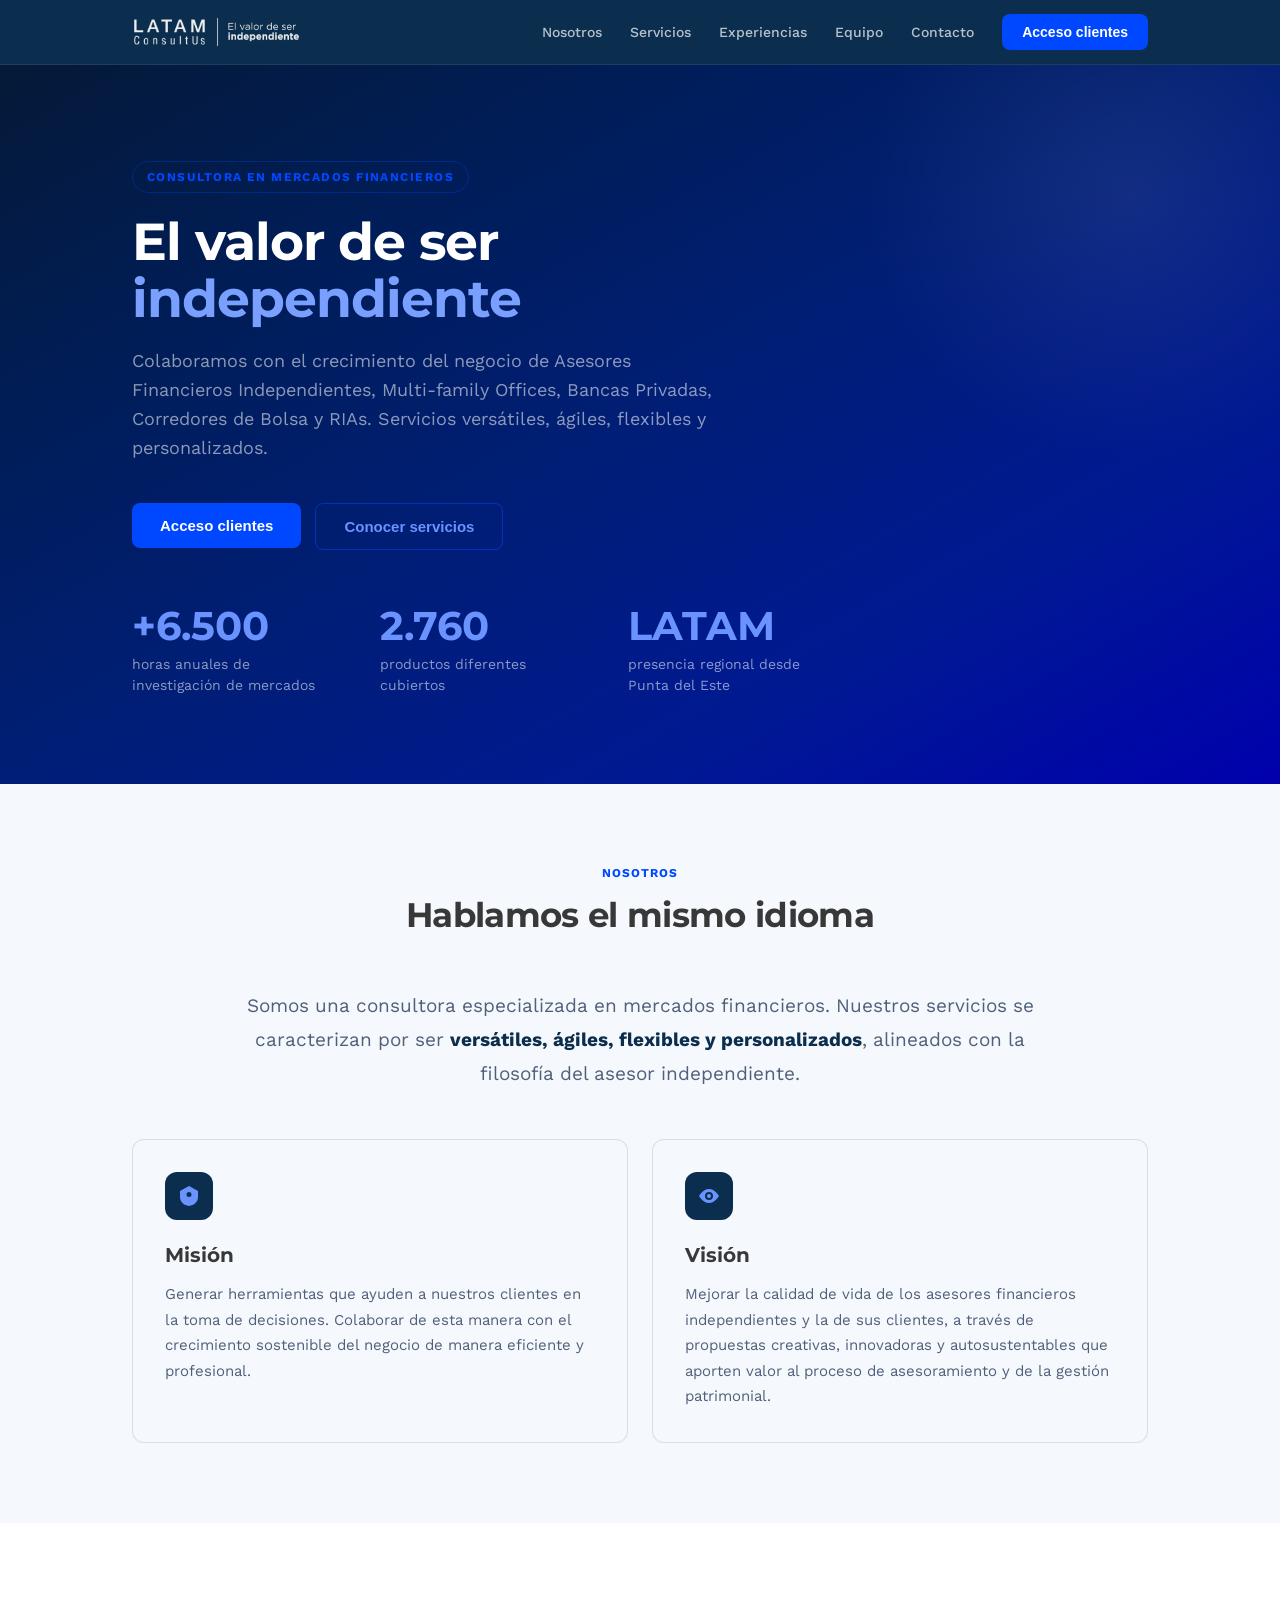
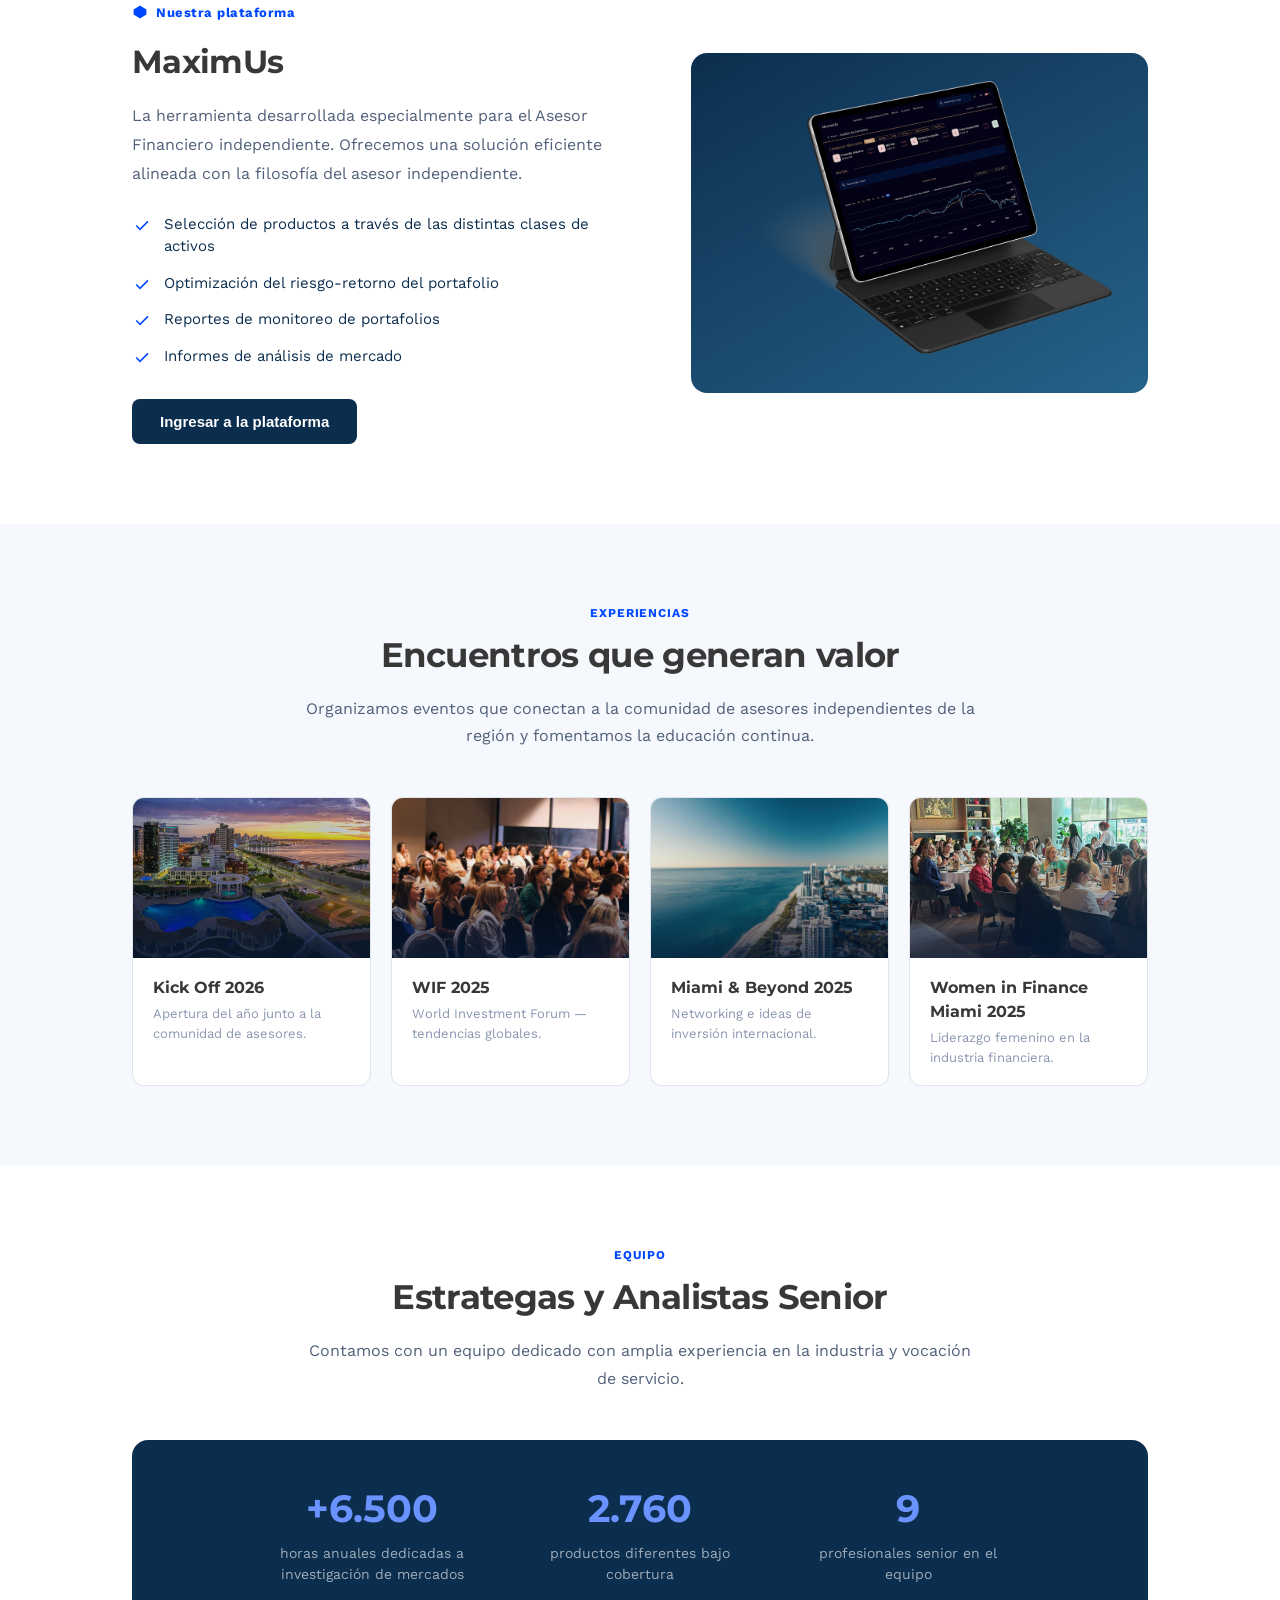
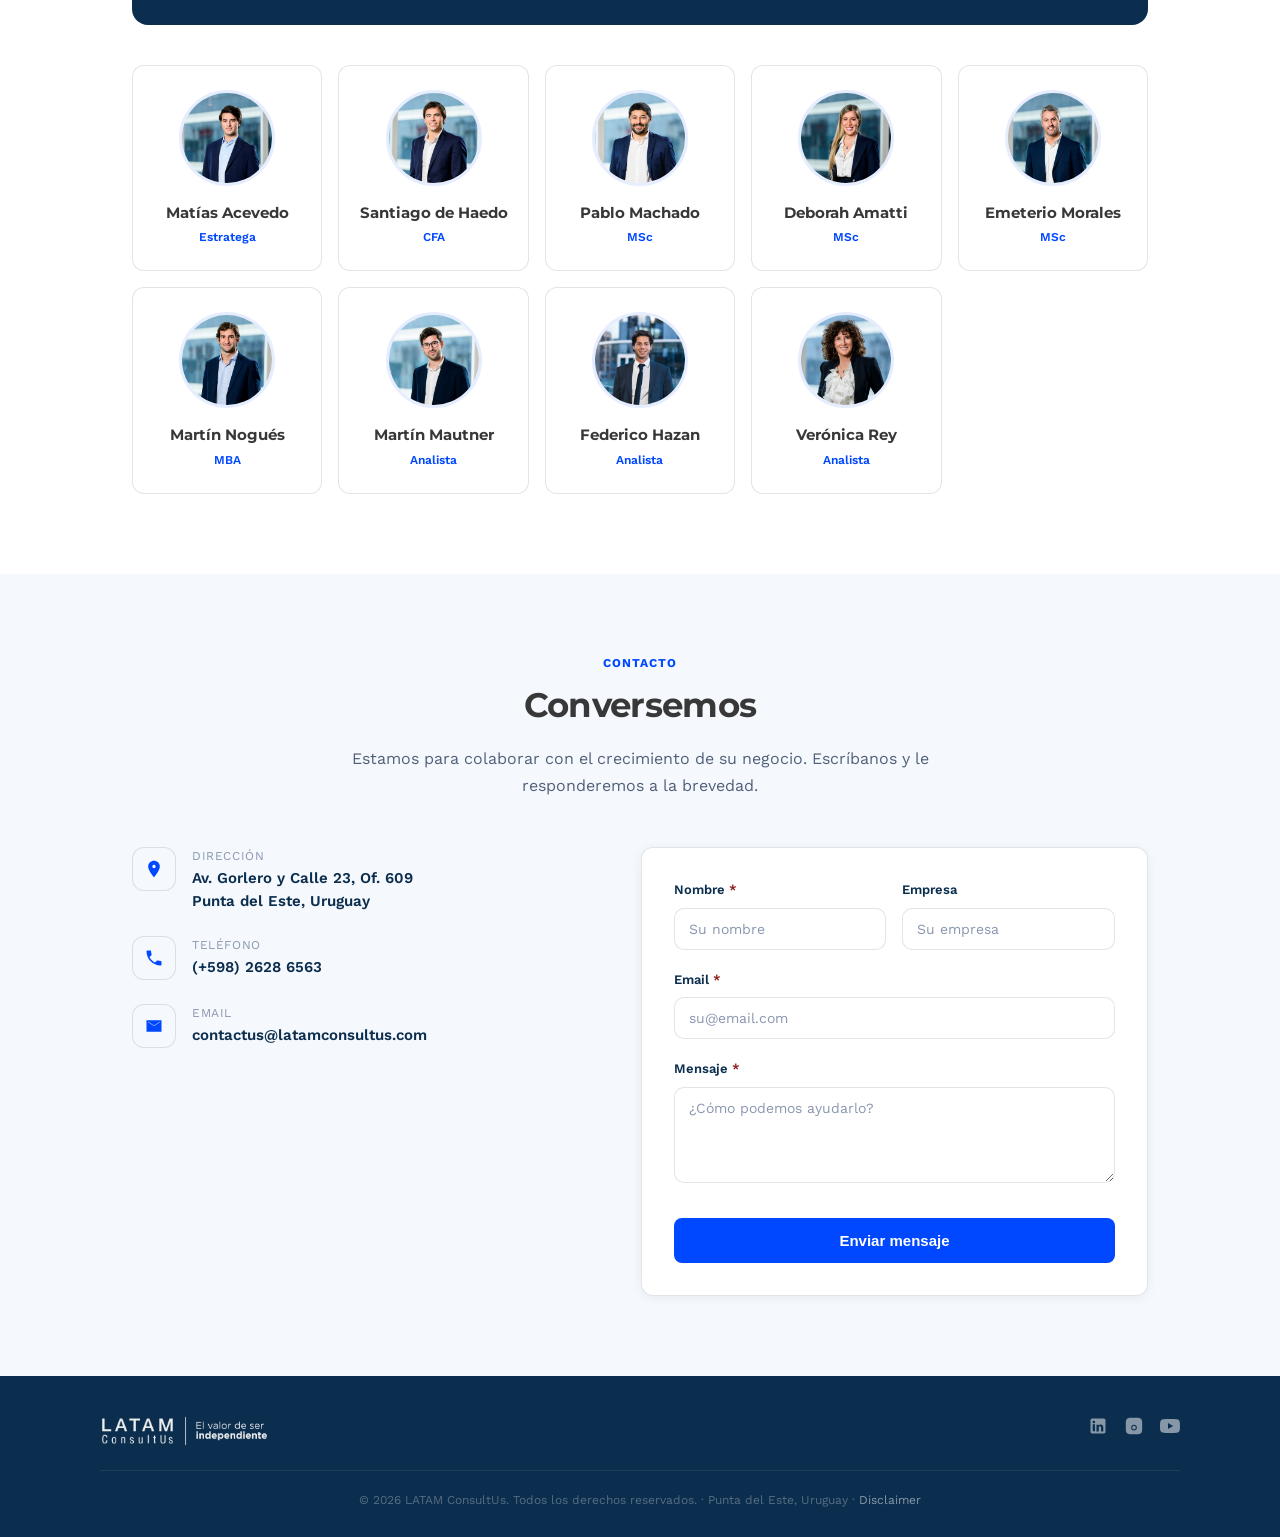
==== index.html @ 4d3f2d94 "Sitio web LATAM ConsultUs: home, ingreso y portal de clientes Home corporativo, página de ingreso y " ====
<!DOCTYPE html>
<html lang="es">
<head>
<meta charset="UTF-8">
<meta name="viewport" content="width=device-width, initial-scale=1.0">
<title>LATAM ConsultUs — El valor de ser independiente</title>
<meta name="description" content="Consultora especializada en mercados financieros. Colaboramos con el crecimiento del negocio de Asesores Financieros Independientes, Multi-family Offices, Bancas Privadas y RIAs.">
<link rel="stylesheet" href="assets/css/styles.css">
</head>
<body>

<!-- TOP NAV -->
<nav class="topnav">
  <div class="topnav-inner" id="navInner">
    <a href="https://www.latamconsultus.com/" class="logo on-dark">
      <img src="assets/img/logo-latam-blanco.png" alt="LATAM ConsultUs — El valor de ser independiente" class="brand-logo">
    </a>
    <ul class="nav-links">
      <li><a href="#nosotros">Nosotros</a></li>
      <li><a href="#servicios">Servicios</a></li>
      <li><a href="#experiencias">Experiencias</a></li>
      <li><a href="#equipo">Equipo</a></li>
      <li><a href="#contacto">Contacto</a></li>
      <li><a href="ingreso.html"><button class="btn btn-gold">Acceso clientes</button></a></li>
    </ul>
    <button class="nav-toggle" id="navToggle" aria-label="Menú"><span></span><span></span><span></span></button>
  </div>
</nav>

<!-- HERO -->
<header class="hero-home">
  <div class="container">
    <span class="hero-eyebrow">Consultora en mercados financieros</span>
    <h1>El valor de ser <span>independiente</span></h1>
    <p class="header-subtitle">Colaboramos con el crecimiento del negocio de Asesores Financieros Independientes, Multi-family Offices, Bancas Privadas, Corredores de Bolsa y RIAs. Servicios versátiles, ágiles, flexibles y personalizados.</p>
    <div class="hero-cta">
      <a href="ingreso.html"><button class="btn btn-gold btn-lg">Acceso clientes</button></a>
      <a href="#servicios"><button class="btn btn-outline btn-lg">Conocer servicios</button></a>
    </div>
    <div class="hero-stats">
      <div class="hero-stat"><div class="num">+6.500</div><div class="lbl">horas anuales de investigación de mercados</div></div>
      <div class="hero-stat"><div class="num">2.760</div><div class="lbl">productos diferentes cubiertos</div></div>
      <div class="hero-stat"><div class="num">LATAM</div><div class="lbl">presencia regional desde Punta del Este</div></div>
    </div>
  </div>
</header>

<!-- NOSOTROS -->
<section class="section" id="nosotros">
  <div class="container">
    <div class="section-head">
      <div class="section-eyebrow">Nosotros</div>
      <h2>Hablamos el mismo idioma</h2>
    </div>
    <p class="intro-text">Somos una consultora especializada en mercados financieros. Nuestros servicios se caracterizan por ser <strong>versátiles, ágiles, flexibles y personalizados</strong>, alineados con la filosofía del asesor independiente.</p>
    <div class="two-col">
      <div class="mv-card">
        <div class="mv-icon"><svg viewBox="0 0 24 24"><path d="M12 2L3 7v6c0 5 3.8 8.3 9 9 5.2-.7 9-4 9-9V7l-9-5zm0 6a2.5 2.5 0 1 1 0 5 2.5 2.5 0 0 1 0-5z"/></svg></div>
        <h3>Misión</h3>
        <p>Generar herramientas que ayuden a nuestros clientes en la toma de decisiones. Colaborar de esta manera con el crecimiento sostenible del negocio de manera eficiente y profesional.</p>
      </div>
      <div class="mv-card">
        <div class="mv-icon"><svg viewBox="0 0 24 24"><path d="M12 5C6 5 2 12 2 12s4 7 10 7 10-7 10-7-4-7-10-7zm0 11a4 4 0 1 1 0-8 4 4 0 0 1 0 8zm0-6a2 2 0 1 0 0 4 2 2 0 0 0 0-4z"/></svg></div>
        <h3>Visión</h3>
        <p>Mejorar la calidad de vida de los asesores financieros independientes y la de sus clientes, a través de propuestas creativas, innovadoras y autosustentables que aporten valor al proceso de asesoramiento y de la gestión patrimonial.</p>
      </div>
    </div>
  </div>
</section>

<!-- SERVICIOS / MAXIMUS -->
<section class="section alt" id="servicios">
  <div class="container">
    <div class="feature">
      <div>
        <div class="feature-badge"><svg viewBox="0 0 20 20" style="width:16px;height:16px;fill:var(--gold)"><path d="M10 2L18 7V13L10 18L2 13V7L10 2Z"/></svg> Nuestra plataforma</div>
        <h2>MaximUs</h2>
        <p>La herramienta desarrollada especialmente para el Asesor Financiero independiente. Ofrecemos una solución eficiente alineada con la filosofía del asesor independiente.</p>
        <ul class="feature-list">
          <li><svg viewBox="0 0 20 20"><path d="M8 13.2L4.8 10l-1.1 1.1L8 15.4l8.5-8.5-1.1-1.1z"/></svg> Selección de productos a través de las distintas clases de activos</li>
          <li><svg viewBox="0 0 20 20"><path d="M8 13.2L4.8 10l-1.1 1.1L8 15.4l8.5-8.5-1.1-1.1z"/></svg> Optimización del riesgo-retorno del portafolio</li>
          <li><svg viewBox="0 0 20 20"><path d="M8 13.2L4.8 10l-1.1 1.1L8 15.4l8.5-8.5-1.1-1.1z"/></svg> Reportes de monitoreo de portafolios</li>
          <li><svg viewBox="0 0 20 20"><path d="M8 13.2L4.8 10l-1.1 1.1L8 15.4l8.5-8.5-1.1-1.1z"/></svg> Informes de análisis de mercado</li>
        </ul>
        <div style="margin-top:32px;">
          <a href="ingreso.html"><button class="btn btn-navy btn-lg">Ingresar a la plataforma</button></a>
        </div>
      </div>
      <div class="feature-visual">
        <img src="assets/img/maximus.png" alt="Plataforma MaximUs" loading="lazy">
      </div>
    </div>
  </div>
</section>

<!-- EXPERIENCIAS -->
<section class="section" id="experiencias">
  <div class="container">
    <div class="section-head">
      <div class="section-eyebrow">Experiencias</div>
      <h2>Encuentros que generan valor</h2>
      <p>Organizamos eventos que conectan a la comunidad de asesores independientes de la región y fomentamos la educación continua.</p>
    </div>
    <div class="exp-grid">
      <div class="exp-card">
        <div class="exp-img" style="background-image:url('assets/img/KO26_home.jpg')"></div>
        <div class="exp-body"><h4>Kick Off 2026</h4><p>Apertura del año junto a la comunidad de asesores.</p></div>
      </div>
      <div class="exp-card">
        <div class="exp-img" style="background-image:url('assets/img/WIF2024.jpg')"></div>
        <div class="exp-body"><h4>WIF 2025</h4><p>World Investment Forum — tendencias globales.</p></div>
      </div>
      <div class="exp-card">
        <div class="exp-img" style="background-image:url('assets/img/miamibeyond25.jpg')"></div>
        <div class="exp-body"><h4>Miami &amp; Beyond 2025</h4><p>Networking e ideas de inversión internacional.</p></div>
      </div>
      <div class="exp-card">
        <div class="exp-img" style="background-image:url('assets/img/wif_miami.jpg')"></div>
        <div class="exp-body"><h4>Women in Finance Miami 2025</h4><p>Liderazgo femenino en la industria financiera.</p></div>
      </div>
    </div>
  </div>
</section>

<!-- EQUIPO -->
<section class="section alt" id="equipo">
  <div class="container">
    <div class="section-head">
      <div class="section-eyebrow">Equipo</div>
      <h2>Estrategas y Analistas Senior</h2>
      <p>Contamos con un equipo dedicado con amplia experiencia en la industria y vocación de servicio.</p>
    </div>
    <div class="team-banner">
      <div class="tb-stat"><div class="num">+6.500</div><div class="lbl">horas anuales dedicadas a investigación de mercados</div></div>
      <div class="tb-stat"><div class="num">2.760</div><div class="lbl">productos diferentes bajo cobertura</div></div>
      <div class="tb-stat"><div class="num">9</div><div class="lbl">profesionales senior en el equipo</div></div>
    </div>
    <div class="team-grid">
      <div class="member"><div class="m-avatar"><img src="assets/img/Matias_Acevedo.jpg" alt="Matías Acevedo" loading="lazy"></div><div class="m-name">Matías Acevedo</div><div class="m-role">Estratega</div></div>
      <div class="member"><div class="m-avatar"><img src="assets/img/Santiago_de_Haedo.jpg" alt="Santiago de Haedo" loading="lazy"></div><div class="m-name">Santiago de Haedo</div><div class="m-role">CFA</div></div>
      <div class="member"><div class="m-avatar"><img src="assets/img/Pablo_Machado.jpg" alt="Pablo Machado" loading="lazy"></div><div class="m-name">Pablo Machado</div><div class="m-role">MSc</div></div>
      <div class="member"><div class="m-avatar"><img src="assets/img/Deborah_Amatti.jpg" alt="Deborah Amatti" loading="lazy"></div><div class="m-name">Deborah Amatti</div><div class="m-role">MSc</div></div>
      <div class="member"><div class="m-avatar"><img src="assets/img/Emeterio_Morales.jpg" alt="Emeterio Morales" loading="lazy"></div><div class="m-name">Emeterio Morales</div><div class="m-role">MSc</div></div>
      <div class="member"><div class="m-avatar"><img src="assets/img/Martin_Nogues.jpg" alt="Martín Nogués" loading="lazy"></div><div class="m-name">Martín Nogués</div><div class="m-role">MBA</div></div>
      <div class="member"><div class="m-avatar"><img src="assets/img/Martin_Mautner.jpg" alt="Martín Mautner" loading="lazy"></div><div class="m-name">Martín Mautner</div><div class="m-role">Analista</div></div>
      <div class="member"><div class="m-avatar"><img src="assets/img/Federico_Hazan.jpg" alt="Federico Hazan" loading="lazy"></div><div class="m-name">Federico Hazan</div><div class="m-role">Analista</div></div>
      <div class="member"><div class="m-avatar"><img src="assets/img/Veronica_Rey.jpg" alt="Verónica Rey" loading="lazy"></div><div class="m-name">Verónica Rey</div><div class="m-role">Analista</div></div>
    </div>
  </div>
</section>

<!-- CONTACTO -->
<section class="section" id="contacto">
  <div class="container">
    <div class="section-head">
      <div class="section-eyebrow">Contacto</div>
      <h2>Conversemos</h2>
      <p>Estamos para colaborar con el crecimiento de su negocio. Escríbanos y le responderemos a la brevedad.</p>
    </div>
    <div class="contact-grid">
      <div class="contact-info">
        <div class="contact-row">
          <div class="ci-icon"><svg viewBox="0 0 24 24"><path d="M12 2C8 2 5 5 5 9c0 5 7 13 7 13s7-8 7-13c0-4-3-7-7-7zm0 9a2 2 0 1 1 0-4 2 2 0 0 1 0 4z"/></svg></div>
          <div><div class="ci-label">Dirección</div><div class="ci-value">Av. Gorlero y Calle 23, Of. 609<br>Punta del Este, Uruguay</div></div>
        </div>
        <div class="contact-row">
          <div class="ci-icon"><svg viewBox="0 0 24 24"><path d="M6.6 10.8c1.4 2.8 3.8 5.1 6.6 6.6l2.2-2.2c.3-.3.7-.4 1-.2 1.1.4 2.3.6 3.6.6.6 0 1 .4 1 1V20c0 .6-.4 1-1 1C10.6 21 3 13.4 3 4c0-.6.4-1 1-1h3.5c.6 0 1 .4 1 1 0 1.2.2 2.4.6 3.6.1.4 0 .8-.2 1z"/></svg></div>
          <div><div class="ci-label">Teléfono</div><div class="ci-value">(+598) 2628 6563</div></div>
        </div>
        <div class="contact-row">
          <div class="ci-icon"><svg viewBox="0 0 24 24"><path d="M3 5h18v14H3zm2 2v.5l7 4.5 7-4.5V7l-7 4.5z"/></svg></div>
          <div><div class="ci-label">Email</div><div class="ci-value">contactus@latamconsultus.com</div></div>
        </div>
      </div>
      <div class="contact-card">
        <div class="alert alert-success" id="contactAlert">Gracias por su mensaje. Le responderemos a la brevedad.</div>
        <form id="contactForm" novalidate>
          <div class="field-row">
            <div class="field"><label for="c-nombre">Nombre <span class="req">*</span></label><input type="text" id="c-nombre" placeholder="Su nombre"></div>
            <div class="field"><label for="c-empresa">Empresa</label><input type="text" id="c-empresa" placeholder="Su empresa"></div>
          </div>
          <div class="field"><label for="c-email">Email <span class="req">*</span></label><input type="email" id="c-email" placeholder="su@email.com"></div>
          <div class="field"><label for="c-mensaje">Mensaje <span class="req">*</span></label><textarea id="c-mensaje" placeholder="¿Cómo podemos ayudarlo?"></textarea></div>
          <div class="form-actions"><button type="submit" class="btn btn-gold btn-block btn-lg">Enviar mensaje</button></div>
        </form>
      </div>
    </div>
  </div>
</section>

<!-- FOOTER -->
<footer>
  <div class="footer-inner">
    <a href="https://www.latamconsultus.com/" class="logo on-dark">
      <img src="assets/img/logo-latam-blanco.png" alt="LATAM ConsultUs — El valor de ser independiente" class="brand-logo">
    </a>
    <div class="footer-social">
      <a href="#" aria-label="LinkedIn"><svg viewBox="0 0 24 24"><path d="M19 3a2 2 0 0 1 2 2v14a2 2 0 0 1-2 2H5a2 2 0 0 1-2-2V5a2 2 0 0 1 2-2h14zM8.34 18.34V9.99H5.67v8.35h2.67zM7 8.8a1.55 1.55 0 1 0 0-3.1 1.55 1.55 0 0 0 0 3.1zm11.34 9.54v-4.58c0-2.45-1.3-3.59-3.05-3.59-1.41 0-2.04.78-2.39 1.32v-1.13h-2.67c.04.75 0 8.35 0 8.35h2.67v-4.66c0-.24.02-.48.09-.65.19-.48.63-.97 1.36-.97.96 0 1.35.73 1.35 1.8v4.48h2.64z"/></svg></a>
      <a href="#" aria-label="Instagram"><svg viewBox="0 0 24 24"><path d="M12 2.16c3.2 0 3.58.01 4.85.07 1.17.05 1.8.25 2.23.41.56.22.96.48 1.38.9.42.42.68.82.9 1.38.16.42.36 1.06.41 2.23.06 1.27.07 1.65.07 4.85s-.01 3.58-.07 4.85c-.05 1.17-.25 1.8-.41 2.23-.22.56-.48.96-.9 1.38-.42.42-.82.68-1.38.9-.42.16-1.06.36-2.23.41-1.27.06-1.65.07-4.85.07s-3.58-.01-4.85-.07c-1.17-.05-1.8-.25-2.23-.41a3.7 3.7 0 0 1-1.38-.9 3.7 3.7 0 0 1-.9-1.38c-.16-.42-.36-1.06-.41-2.23C2.17 15.58 2.16 15.2 2.16 12s.01-3.58.07-4.85c.05-1.17.25-1.8.41-2.23.22-.56.48-.96.9-1.38.42-.42.82-.68 1.38-.9.42-.16 1.06-.36 2.23-.41C8.42 2.17 8.8 2.16 12 2.16zm0 8.48a3.34 3.34 0 1 0 0 6.68 3.34 3.34 0 0 0 0-6.68zm0 5.5a2.16 2.16 0 1 1 0-4.32 2.16 2.16 0 0 1 0 4.32zM18.54 6.66a1.2 1.2 0 1 1-2.4 0 1.2 1.2 0 0 1 2.4 0z"/></svg></a>
      <a href="#" aria-label="YouTube"><svg viewBox="0 0 24 24"><path d="M23.5 6.2a3 3 0 0 0-2.1-2.1C19.5 3.5 12 3.5 12 3.5s-7.5 0-9.4.6A3 3 0 0 0 .5 6.2C0 8.1 0 12 0 12s0 3.9.5 5.8a3 3 0 0 0 2.1 2.1c1.9.6 9.4.6 9.4.6s7.5 0 9.4-.6a3 3 0 0 0 2.1-2.1c.5-1.9.5-5.8.5-5.8s0-3.9-.5-5.8zM9.6 15.6V8.4l6.2 3.6-6.2 3.6z"/></svg></a>
    </div>
  </div>
  <div class="footer-bottom">© 2026 LATAM ConsultUs. Todos los derechos reservados. · Punta del Este, Uruguay · <a href="#" style="color:rgba(255,255,255,0.5)">Disclaimer</a></div>
</footer>

<script src="assets/js/main.js"></script>
</body>
</html>
---- assets/css/styles.css ----
/* ============================================================
   LATAM ConsultUs — Portal de Clientes
   Hoja de estilos compartida
   ============================================================ */

@import url('https://fonts.googleapis.com/css2?family=Montserrat:wght@500;600;700;800&family=Work+Sans:wght@400;500;600;700&display=swap');

:root {
  --navy: #0C2E4E;        /* primary */
  --navy-mid: #0A2742;
  --navy-light: #266289;  /* secondary steel-blue */
  --navy-dark: #001E3B;
  --gold: #0048FF;        /* accent (electric blue) */
  --gold-light: #6B93FF;
  --gold-deep: #0038CC;
  --bronze: #C1976B;      /* secondary brand accent */
  --white: #FFFFFF;
  --off-white: #F5F8FC;
  --text-primary: #0C2E4E;
  --text-body: #383838;
  --text-secondary: #51607A;
  --text-muted: #8A96B0;
  --border: rgba(12, 46, 78, 0.12);
  --green: #17852C;
  --green-bg: #E7F6EA;
  --blue: #0048FF;
  --blue-soft: #266289;
  --blue-bg: #E6EDFF;
  --amber: #96600A;
  --amber-bg: #FEF3E2;
  --red: #8B1A1A;
  --red-bg: #FDEAEA;
  --shadow-sm: 0 2px 12px rgba(12, 46, 78, 0.06);
  --shadow-md: 0 8px 28px rgba(12, 46, 78, 0.12);
  --radius: 12px;
}

* { box-sizing: border-box; margin: 0; padding: 0; }

html { scroll-behavior: smooth; }

body {
  font-family: 'Work Sans', 'Segoe UI', system-ui, -apple-system, sans-serif;
  background: var(--off-white);
  color: var(--text-body);
  min-height: 100vh;
  line-height: 1.5;
}

h1, h2, h3, h4, .logo-text, .section-title, .phase-title, .card-title,
.feature h2, .mv-card h3, .member .m-name, .stat-item .num, .hero-stat .num,
.team-banner .tb-stat .num, .svc-card h4 {
  font-family: 'Montserrat', 'Segoe UI', system-ui, sans-serif;
}

a { color: inherit; text-decoration: none; }

/* ============================================================
   BRAND / LOGO
   ============================================================ */
.logo {
  display: flex;
  align-items: center;
  gap: 12px;
}
.brand-logo { height: 30px; width: auto; display: block; }
.sidebar .brand-logo { height: 26px; }
.login-aside .brand-logo { height: 40px; }
footer .brand-logo { height: 30px; }
@media (max-width: 600px) { .brand-logo { height: 26px; } }

/* ============================================================
   TOP NAVIGATION (sticky)
   ============================================================ */
.topnav {
  position: sticky;
  top: 0;
  z-index: 50;
  background: var(--navy);
  border-bottom: 1px solid rgba(255, 255, 255, 0.08);
}
.topnav-inner {
  max-width: 1080px;
  margin: 0 auto;
  padding: 14px 32px;
  display: flex;
  align-items: center;
  justify-content: space-between;
  gap: 24px;
}
.nav-links {
  display: flex;
  align-items: center;
  gap: 28px;
  list-style: none;
}
.nav-links a {
  color: rgba(255, 255, 255, 0.7);
  font-size: 14px;
  font-weight: 500;
  transition: color 0.2s;
}
.nav-links a:hover, .nav-links a.active { color: var(--gold-light); }

.btn {
  display: inline-flex;
  align-items: center;
  justify-content: center;
  gap: 8px;
  font-size: 14px;
  font-weight: 600;
  padding: 10px 20px;
  border-radius: 8px;
  border: none;
  cursor: pointer;
  transition: background 0.2s, transform 0.1s, box-shadow 0.2s, color 0.2s;
  white-space: nowrap;
}
.btn-gold { background: var(--gold); color: var(--white); }
.btn-gold:hover { background: var(--gold-deep); }
.btn-outline {
  background: transparent;
  color: var(--gold-light);
  border: 1px solid rgba(0, 72, 255, 0.5);
}
.btn-outline:hover { background: rgba(0, 72, 255, 0.1); }
.btn-navy { background: var(--navy); color: var(--white); }
.btn-navy:hover { background: var(--navy-light); }
.btn-block { width: 100%; }
.btn-lg { padding: 14px 28px; font-size: 15px; }
.btn:active { transform: translateY(1px); }

.nav-toggle {
  display: none;
  background: none;
  border: none;
  cursor: pointer;
  padding: 6px;
}
.nav-toggle span {
  display: block;
  width: 22px; height: 2px;
  background: var(--white);
  margin: 4px 0;
  border-radius: 2px;
}

/* ============================================================
   HEADER (hero)
   ============================================================ */
header.hero {
  background: var(--navy);
  padding: 56px 0 48px;
  position: relative;
  overflow: hidden;
}
header.hero::before {
  content: '';
  position: absolute;
  top: -60px; right: -60px;
  width: 300px; height: 300px;
  border-radius: 50%;
  background: rgba(0, 72, 255, 0.06);
}
header.hero::after {
  content: '';
  position: absolute;
  bottom: -80px; left: 10%;
  width: 400px; height: 400px;
  border-radius: 50%;
  background: rgba(0, 72, 255, 0.04);
}
.header-inner {
  max-width: 900px;
  margin: 0 auto;
  padding: 0 32px;
  position: relative;
  z-index: 1;
}
h1 {
  color: var(--white);
  font-size: 36px;
  font-weight: 700;
  line-height: 1.2;
  margin-bottom: 12px;
  letter-spacing: -0.02em;
}
h1 span { color: var(--gold-light); }
.header-subtitle {
  color: rgba(255, 255, 255, 0.55);
  font-size: 16px;
  line-height: 1.6;
  max-width: 560px;
  margin-bottom: 40px;
}

.stats-row { display: flex; gap: 24px; }
.stat-item {
  background: rgba(255, 255, 255, 0.06);
  border: 1px solid rgba(255, 255, 255, 0.1);
  border-radius: var(--radius);
  padding: 16px 24px;
  text-align: center;
  min-width: 120px;
}
.stat-item .num { font-size: 28px; font-weight: 700; color: var(--gold-light); line-height: 1; }
.stat-item .lbl { font-size: 12px; color: rgba(255, 255, 255, 0.45); margin-top: 4px; }

/* ============================================================
   MAIN
   ============================================================ */
main { max-width: 900px; margin: 0 auto; padding: 48px 32px 80px; }

.section-eyebrow {
  font-size: 12px;
  font-weight: 700;
  letter-spacing: 0.08em;
  text-transform: uppercase;
  color: var(--gold);
  margin-bottom: 8px;
}
.section-title { font-size: 24px; font-weight: 700; margin-bottom: 8px; }
.section-lead { color: var(--text-secondary); font-size: 15px; max-width: 620px; margin-bottom: 32px; }

/* ============================================================
   PHASES (home — automation plan)
   ============================================================ */
.phase { margin-bottom: 48px; }
.phase-header { display: flex; align-items: center; gap: 14px; margin-bottom: 20px; }
.phase-dot { width: 10px; height: 10px; border-radius: 50%; flex-shrink: 0; }
.p1 .phase-dot { background: var(--green); }
.p2 .phase-dot { background: var(--blue); }
.p3 .phase-dot { background: var(--amber); }
.p4 .phase-dot { background: var(--red); }
.phase-badge {
  font-size: 11px; font-weight: 600; padding: 3px 10px; border-radius: 20px;
  letter-spacing: 0.04em; text-transform: uppercase;
}
.p1 .phase-badge { background: var(--green-bg); color: var(--green); }
.p2 .phase-badge { background: var(--blue-bg); color: var(--blue); }
.p3 .phase-badge { background: var(--amber-bg); color: var(--amber); }
.p4 .phase-badge { background: var(--red-bg); color: var(--red); }
.phase-title { font-size: 18px; font-weight: 600; color: var(--text-primary); }
.phase-divider { flex: 1; height: 1px; background: var(--border); }

.tasks { display: flex; flex-direction: column; gap: 8px; }
.task {
  display: flex; align-items: center; justify-content: space-between; gap: 16px;
  background: var(--white); border: 1px solid var(--border); border-radius: var(--radius);
  padding: 14px 18px; transition: border-color 0.2s, box-shadow 0.2s;
}
.task:hover { border-color: rgba(11, 27, 56, 0.2); box-shadow: var(--shadow-sm); }
.task-info { min-width: 0; }
.task-name { font-size: 14px; font-weight: 600; color: var(--text-primary); }
.task-desc { font-size: 12px; color: var(--text-muted); margin-top: 3px; }

.auto-badge {
  font-size: 11px; font-weight: 600; padding: 3px 10px; border-radius: 20px;
  white-space: nowrap; flex-shrink: 0;
}
.auto-100 { background: var(--green-bg); color: var(--green); }
.auto-alto { background: var(--blue-bg); color: var(--blue); }
.auto-parcial { background: var(--amber-bg); color: var(--amber); }

.note {
  margin-top: 12px; padding: 10px 14px; background: var(--blue-bg);
  border-left: 3px solid var(--blue); border-radius: 0 8px 8px 0;
  font-size: 12px; color: var(--blue); line-height: 1.6;
}

.legend {
  display: flex; gap: 20px; margin-bottom: 40px; padding: 16px 20px;
  background: var(--white); border: 1px solid var(--border); border-radius: var(--radius);
  flex-wrap: wrap;
}
.legend-item { display: flex; align-items: center; gap: 8px; font-size: 12px; color: var(--text-secondary); }
.legend-badge { font-size: 11px; font-weight: 600; padding: 2px 8px; border-radius: 20px; }

/* ============================================================
   LANDING — secciones corporativas
   ============================================================ */
.container { max-width: 1080px; margin: 0 auto; padding: 0 32px; }

.hero-home {
  background: linear-gradient(to right bottom, #051937, #001d57, #001e76, #001993, #0000ad);
  padding: 96px 0 88px;
  position: relative;
  overflow: hidden;
}
.hero-home::after {
  content: '';
  position: absolute;
  top: -140px; right: -120px;
  width: 540px; height: 540px;
  border-radius: 50%;
  background: radial-gradient(circle, rgba(255,255,255,0.07), transparent 70%);
}
.hero-home h1 span { color: #7AA0FF; }
.hero-eyebrow { color: #7AA0FF; }
.hero-home .container { position: relative; z-index: 1; }
.hero-eyebrow {
  display: inline-block; font-size: 12px; font-weight: 700; letter-spacing: 0.12em;
  text-transform: uppercase; color: var(--gold); margin-bottom: 20px;
  padding: 6px 14px; border: 1px solid rgba(0, 72, 255,0.3); border-radius: 20px;
}
.hero-home h1 { font-size: 52px; line-height: 1.1; max-width: 760px; }
.hero-home .header-subtitle { font-size: 18px; margin-top: 20px; max-width: 600px; }
.hero-cta { display: flex; gap: 14px; margin-top: 36px; flex-wrap: wrap; }
.hero-stats { display: flex; gap: 48px; margin-top: 56px; flex-wrap: wrap; }
.hero-stat .num { font-size: 40px; font-weight: 700; color: var(--gold-light); line-height: 1; }
.hero-stat .lbl { font-size: 14px; color: rgba(255,255,255,0.55); margin-top: 8px; max-width: 200px; }

.section { padding: 80px 0; }
.section.alt { background: var(--white); }
.section-head { text-align: center; max-width: 680px; margin: 0 auto 48px; }
.section-head .section-eyebrow { text-align: center; }
.section-head h2 { font-size: 34px; font-weight: 700; letter-spacing: -0.02em; margin-bottom: 14px; }
.section-head p { color: var(--text-secondary); font-size: 16px; line-height: 1.7; }
.tagline-quote {
  text-align: center; font-size: 22px; font-weight: 600; color: var(--navy);
  font-style: italic; margin: 8px auto 0; max-width: 640px;
}

.intro-text {
  font-size: 19px; line-height: 1.8; color: var(--text-secondary);
  max-width: 820px; margin: 0 auto 48px; text-align: center;
}
.intro-text strong { color: var(--text-primary); }

.two-col { display: grid; grid-template-columns: 1fr 1fr; gap: 24px; }
.mv-card {
  background: var(--off-white); border: 1px solid var(--border);
  border-radius: var(--radius); padding: 32px;
}
.section.alt .mv-card { background: var(--off-white); }
.mv-card .mv-icon {
  width: 48px; height: 48px; border-radius: 12px; background: var(--navy);
  display: flex; align-items: center; justify-content: center; margin-bottom: 20px;
}
.mv-card .mv-icon svg { width: 24px; height: 24px; fill: var(--gold-light); }
.mv-card h3 { font-size: 20px; font-weight: 700; margin-bottom: 12px; }
.mv-card p { color: var(--text-secondary); font-size: 15px; line-height: 1.7; }

/* MaximUs feature */
.feature {
  display: grid; grid-template-columns: 1.1fr 1fr; gap: 56px; align-items: center;
}
.feature-badge {
  display: inline-flex; align-items: center; gap: 8px; font-size: 13px; font-weight: 700;
  color: var(--gold); letter-spacing: 0.04em; margin-bottom: 16px;
}
.feature h2 { font-size: 32px; font-weight: 700; margin-bottom: 16px; letter-spacing: -0.02em; }
.feature p { color: var(--text-secondary); font-size: 16px; line-height: 1.8; margin-bottom: 24px; }
.feature-list { list-style: none; display: flex; flex-direction: column; gap: 14px; }
.feature-list li { display: flex; align-items: flex-start; gap: 12px; font-size: 15px; color: var(--text-primary); }
.feature-list svg { width: 20px; height: 20px; fill: var(--gold); flex-shrink: 0; margin-top: 2px; }
.feature-visual {
  background: linear-gradient(150deg, var(--navy) 0%, var(--navy-light) 100%);
  border-radius: 16px; padding: 28px; min-height: 320px;
  display: flex; align-items: center; justify-content: center;
  position: relative; overflow: hidden;
}
.feature-visual img { width: 100%; height: auto; border-radius: 8px; display: block; }

/* Experiencias */
.exp-grid { display: grid; grid-template-columns: repeat(auto-fit, minmax(220px, 1fr)); gap: 20px; }
.exp-card {
  border-radius: var(--radius); overflow: hidden; border: 1px solid var(--border);
  background: var(--white); transition: transform 0.2s, box-shadow 0.2s;
}
.exp-card:hover { transform: translateY(-4px); box-shadow: var(--shadow-md); }
.exp-card .exp-img {
  height: 160px; background: linear-gradient(135deg, var(--navy) 0%, var(--navy-light) 100%);
  background-size: cover; background-position: center;
  display: flex; align-items: flex-end; position: relative;
}
.exp-card .exp-img::after {
  content: ''; position: absolute; inset: 0;
  background: linear-gradient(to top, rgba(5,25,55,0.75), rgba(5,25,55,0.05) 60%);
}
.exp-card .exp-body { padding: 18px 20px; }
.exp-card .exp-body h4 { font-size: 16px; font-weight: 700; margin-bottom: 4px; }
.exp-card .exp-body p { font-size: 13px; color: var(--text-muted); }

/* Equipo */
.team-banner {
  background: var(--navy); border-radius: 16px; padding: 40px 48px; margin-bottom: 40px;
  display: flex; gap: 48px; align-items: center; flex-wrap: wrap; justify-content: center; text-align: center;
}
.team-banner .tb-stat .num { font-size: 38px; font-weight: 700; color: var(--gold-light); }
.team-banner .tb-stat .lbl { color: rgba(255,255,255,0.6); font-size: 14px; margin-top: 6px; max-width: 220px; }
.team-grid { display: grid; grid-template-columns: repeat(auto-fill, minmax(180px, 1fr)); gap: 16px; }
.member {
  background: var(--white); border: 1px solid var(--border); border-radius: var(--radius);
  padding: 24px 20px; text-align: center; transition: border-color 0.2s, box-shadow 0.2s;
}
.member:hover { border-color: var(--gold); box-shadow: var(--shadow-sm); }
.member .m-avatar {
  width: 96px; height: 96px; border-radius: 50%; margin: 0 auto 16px;
  background: var(--off-white); color: var(--navy); border: 3px solid var(--blue-bg);
  display: flex; align-items: center; justify-content: center; font-size: 22px; font-weight: 700;
  overflow: hidden;
}
.member .m-avatar img { width: 100%; height: 100%; object-fit: cover; object-position: center top; }
.member .m-name { font-size: 15px; font-weight: 700; }
.member .m-role { font-size: 12px; color: var(--gold); font-weight: 600; margin-top: 4px; }

/* Contacto */
.contact-grid { display: grid; grid-template-columns: 1fr 1.1fr; gap: 48px; align-items: start; }
.contact-info { display: flex; flex-direction: column; gap: 24px; }
.contact-row { display: flex; gap: 16px; align-items: flex-start; }
.contact-row .ci-icon {
  width: 44px; height: 44px; border-radius: 12px; background: var(--off-white);
  border: 1px solid var(--border); display: flex; align-items: center; justify-content: center; flex-shrink: 0;
}
.contact-row .ci-icon svg { width: 20px; height: 20px; fill: var(--gold); }
.contact-row .ci-label { font-size: 12px; color: var(--text-muted); text-transform: uppercase; letter-spacing: 0.05em; }
.contact-row .ci-value { font-size: 15px; font-weight: 600; color: var(--text-primary); margin-top: 2px; }
.contact-card { background: var(--white); border: 1px solid var(--border); border-radius: var(--radius); padding: 32px; box-shadow: var(--shadow-sm); }

/* ============================================================
   FOOTER
   ============================================================ */
footer {
  background: var(--navy);
  padding: 40px 32px 28px;
  color: rgba(255, 255, 255, 0.4);
  font-size: 13px;
}
.footer-inner {
  max-width: 1080px; margin: 0 auto;
  display: flex; justify-content: space-between; align-items: flex-start;
  gap: 32px; flex-wrap: wrap;
}
.footer-social { display: flex; gap: 16px; }
.footer-social a { color: rgba(255, 255, 255, 0.5); transition: color 0.2s; }
.footer-social a:hover { color: var(--gold-light); }
.footer-social svg { width: 20px; height: 20px; fill: currentColor; }
.footer-bottom {
  max-width: 1080px; margin: 24px auto 0; padding-top: 20px;
  border-top: 1px solid rgba(255, 255, 255, 0.08);
  text-align: center; color: rgba(255, 255, 255, 0.3); font-size: 12px;
}

/* ============================================================
   LOGIN PAGE
   ============================================================ */
.login-wrap {
  min-height: 100vh;
  display: grid;
  grid-template-columns: 1.1fr 1fr;
}
.login-aside {
  background: linear-gradient(to right bottom, #051937, #001d57, #001e76, #001993, #0000ad);
  position: relative;
  overflow: hidden;
  padding: 56px 56px 48px;
  display: flex;
  flex-direction: column;
  justify-content: space-between;
}
.login-aside::before {
  content: '';
  position: absolute;
  top: -80px; right: -80px;
  width: 360px; height: 360px;
  border-radius: 50%;
  background: rgba(0, 72, 255, 0.07);
}
.login-aside::after {
  content: '';
  position: absolute;
  bottom: -120px; left: -60px;
  width: 420px; height: 420px;
  border-radius: 50%;
  background: rgba(0, 72, 255, 0.04);
}
.login-aside-content { position: relative; z-index: 1; }
.login-aside h2 {
  color: var(--white); font-size: 30px; font-weight: 700;
  line-height: 1.25; margin: 40px 0 16px; letter-spacing: -0.02em;
}
.login-aside h2 span { color: var(--gold-light); }
.login-aside p { color: rgba(255, 255, 255, 0.55); font-size: 15px; line-height: 1.7; max-width: 420px; }
.login-features { list-style: none; margin-top: 32px; display: flex; flex-direction: column; gap: 14px; }
.login-features li { display: flex; align-items: center; gap: 12px; color: rgba(255, 255, 255, 0.75); font-size: 14px; }
.login-features svg { width: 18px; height: 18px; fill: var(--gold-light); flex-shrink: 0; }
.login-aside-foot { position: relative; z-index: 1; color: rgba(255, 255, 255, 0.3); font-size: 12px; }

.login-main {
  display: flex;
  align-items: center;
  justify-content: center;
  padding: 48px 32px;
}
.login-card { width: 100%; max-width: 380px; }
.login-card h3 { font-size: 24px; font-weight: 700; margin-bottom: 6px; }
.login-card .sub { color: var(--text-secondary); font-size: 14px; margin-bottom: 32px; }

/* ============================================================
   FORMS
   ============================================================ */
.field { margin-bottom: 20px; }
.field label {
  display: block; font-size: 13px; font-weight: 600;
  color: var(--text-primary); margin-bottom: 8px;
}
.field .hint { font-size: 12px; color: var(--text-muted); font-weight: 400; margin-top: 4px; }
.field .req { color: var(--red); }

input[type="text"],
input[type="email"],
input[type="password"],
input[type="number"],
select,
textarea {
  width: 100%;
  font-family: inherit;
  font-size: 14px;
  color: var(--text-primary);
  background: var(--white);
  border: 1px solid var(--border);
  border-radius: 10px;
  padding: 12px 14px;
  transition: border-color 0.2s, box-shadow 0.2s;
}
input:focus, select:focus, textarea:focus {
  outline: none;
  border-color: var(--gold);
  box-shadow: 0 0 0 3px rgba(0, 72, 255, 0.15);
}
textarea { resize: vertical; min-height: 96px; }
input::placeholder, textarea::placeholder { color: var(--text-muted); }

.field-row { display: flex; gap: 16px; }
.field-row .field { flex: 1; }

/* Custom file upload */
.file-field {
  display: flex;
  align-items: center;
  gap: 0;
  border: 1px solid var(--border);
  border-radius: 10px;
  overflow: hidden;
  background: var(--white);
}
.file-field input[type="file"] { display: none; }
.file-trigger {
  background: var(--off-white);
  border-right: 1px solid var(--border);
  padding: 12px 16px;
  font-size: 13px;
  font-weight: 600;
  color: var(--navy);
  cursor: pointer;
  white-space: nowrap;
  transition: background 0.2s;
}
.file-trigger:hover { background: #E8ECF4; }
.file-name {
  padding: 12px 14px;
  font-size: 13px;
  color: var(--text-muted);
  flex: 1;
  white-space: nowrap;
  overflow: hidden;
  text-overflow: ellipsis;
}
.file-name.has-file { color: var(--text-primary); font-weight: 500; }

.checkbox-field { display: flex; align-items: flex-start; gap: 10px; font-size: 13px; color: var(--text-secondary); }
.checkbox-field input { width: auto; margin-top: 2px; }

.form-actions { margin-top: 28px; }

.alert {
  padding: 12px 16px; border-radius: 10px; font-size: 13px;
  margin-bottom: 20px; display: none;
}
.alert.show { display: block; }
.alert-success { background: var(--green-bg); color: var(--green); border-left: 3px solid var(--green); }
.alert-error { background: var(--red-bg); color: var(--red); border-left: 3px solid var(--red); }

/* ============================================================
   PORTAL LAYOUT
   ============================================================ */
.portal-shell { display: grid; grid-template-columns: 264px 1fr; min-height: calc(100vh - 0px); }

.sidebar {
  background: var(--navy);
  padding: 28px 0;
  position: sticky;
  top: 0;
  height: 100vh;
  overflow-y: auto;
  display: flex;
  flex-direction: column;
}
.sidebar .logo { padding: 0 24px 24px; margin-bottom: 8px; border-bottom: 1px solid rgba(255, 255, 255, 0.08); }
.sidebar-group { padding: 16px 0 8px; }
.sidebar-group-title {
  font-size: 11px; font-weight: 700; letter-spacing: 0.08em; text-transform: uppercase;
  color: rgba(255, 255, 255, 0.35); padding: 0 24px 8px;
}
.sidebar-link {
  display: flex; align-items: center; gap: 12px;
  padding: 11px 24px; font-size: 14px; color: rgba(255, 255, 255, 0.65);
  cursor: pointer; border-left: 3px solid transparent; transition: background 0.15s, color 0.15s;
}
.sidebar-link:hover { background: rgba(255, 255, 255, 0.04); color: var(--white); }
.sidebar-link.active {
  background: rgba(0, 72, 255, 0.1);
  color: var(--gold-light);
  border-left-color: var(--gold);
  font-weight: 600;
}
.sidebar-link svg { width: 18px; height: 18px; fill: currentColor; flex-shrink: 0; }
.sidebar-foot { margin-top: auto; padding: 16px 24px 0; }

.portal-main { background: var(--off-white); }
.portal-topbar {
  background: var(--white);
  border-bottom: 1px solid var(--border);
  padding: 16px 40px;
  display: flex; align-items: center; justify-content: space-between;
  position: sticky; top: 0; z-index: 20;
}
.portal-topbar .crumb { font-size: 13px; color: var(--text-muted); }
.portal-user { display: flex; align-items: center; gap: 12px; }
.avatar {
  width: 36px; height: 36px; border-radius: 50%;
  background: var(--navy); color: var(--gold-light);
  display: flex; align-items: center; justify-content: center;
  font-size: 14px; font-weight: 700;
}
.portal-content { padding: 40px; max-width: 920px; }

.form-section { display: none; }
.form-section.active { display: block; animation: fadeIn 0.25s ease; }
@keyframes fadeIn { from { opacity: 0; transform: translateY(6px); } to { opacity: 1; transform: translateY(0); } }

.stepper { display: flex; align-items: center; justify-content: center; margin-bottom: 36px; }
.stepper .dot {
  width: 32px; height: 32px; border-radius: 50%;
  background: var(--navy); color: var(--white);
  display: flex; align-items: center; justify-content: center;
  font-size: 14px; font-weight: 700; flex-shrink: 0;
}
.stepper .bar { height: 3px; width: 120px; background: var(--border); border-radius: 3px; }

.form-grid { display: grid; grid-template-columns: 1fr 1fr; gap: 40px; align-items: start; }
.form-instructions { font-size: 14px; color: var(--text-secondary); line-height: 1.7; }
.form-instructions p { margin-bottom: 14px; }
.form-instructions strong { color: var(--text-primary); }
.form-instructions .lead { color: var(--text-primary); font-weight: 600; }

.card {
  background: var(--white); border: 1px solid var(--border);
  border-radius: var(--radius); padding: 28px; box-shadow: var(--shadow-sm);
}
.card-title { font-size: 18px; font-weight: 700; margin-bottom: 4px; }
.card-sub { font-size: 13px; color: var(--text-muted); margin-bottom: 24px; }

/* Portal dashboard cards */
.cards-grid {
  display: grid; grid-template-columns: repeat(auto-fill, minmax(240px, 1fr)); gap: 16px; margin-top: 8px;
}
.svc-card {
  background: var(--white); border: 1px solid var(--border); border-radius: var(--radius);
  padding: 22px; cursor: pointer; transition: border-color 0.2s, box-shadow 0.2s, transform 0.1s;
}
.svc-card:hover { border-color: var(--gold); box-shadow: var(--shadow-md); transform: translateY(-2px); }
.svc-icon {
  width: 42px; height: 42px; border-radius: 10px; background: var(--navy);
  display: flex; align-items: center; justify-content: center; margin-bottom: 16px;
}
.svc-icon svg { width: 22px; height: 22px; fill: var(--gold-light); }
.svc-card h4 { font-size: 15px; font-weight: 700; margin-bottom: 6px; }
.svc-card p { font-size: 13px; color: var(--text-muted); line-height: 1.5; }

.banner {
  background: linear-gradient(135deg, var(--gold) 0%, var(--gold-light) 100%);
  color: var(--navy); border-radius: var(--radius); padding: 14px 20px;
  font-size: 13px; font-weight: 600; margin-bottom: 28px;
  display: flex; align-items: center; gap: 10px;
}
.banner svg { width: 18px; height: 18px; fill: var(--navy); flex-shrink: 0; }

.banner-warn {
  background: var(--amber-bg); color: var(--amber); border: 1px solid rgba(150,96,10,0.25);
  border-radius: 10px; padding: 12px 16px; font-size: 13px; margin: 20px 0; line-height: 1.5;
}

/* Instrument cards (Bonos / Fondos / ETFs / Acciones) */
.igrid { display: grid; grid-template-columns: 1fr 1fr; gap: 20px; align-items: start; margin-top: 8px; }
.icard {
  background: var(--white); border: 1px solid var(--border); border-radius: var(--radius);
  overflow: hidden; box-shadow: var(--shadow-sm);
}
.icard-head {
  padding: 16px 20px; border-bottom: 1px solid var(--border);
  font-family: 'Montserrat', sans-serif; font-weight: 700; font-size: 14px;
  text-transform: uppercase; letter-spacing: 0.03em; color: var(--navy);
}
.icard-body { padding: 20px; }
.icard-body > p { font-size: 13px; color: var(--text-secondary); line-height: 1.6; margin-bottom: 16px; }
.icard-body .field:last-of-type { margin-bottom: 16px; }
.icard .btn { width: 100%; }

.doc-link {
  display: flex; align-items: center; gap: 10px; font-size: 13px; font-weight: 600;
  color: var(--blue-soft); padding: 7px 0;
}
.doc-link svg { width: 15px; height: 18px; fill: #C0392B; flex-shrink: 0; }
.doc-link:hover { color: var(--blue); text-decoration: underline; }
.doc-list { display: flex; flex-direction: column; gap: 2px; margin-top: 4px; }

.bullets { list-style: none; margin: 0 0 16px; display: flex; flex-direction: column; gap: 8px; }
.bullets li { position: relative; padding-left: 18px; font-size: 13px; color: var(--text-secondary); line-height: 1.5; }
.bullets li::before { content: '▸'; position: absolute; left: 0; color: var(--blue-soft); }

/* Performance / Biblioteca tables */
.perf-table, .lib-table { width: 100%; border-collapse: collapse; font-size: 13px; }
.perf-table th, .lib-table th {
  background: var(--navy); color: #fff; padding: 11px 14px; text-align: left;
  font-family: 'Montserrat', sans-serif; font-weight: 600; font-size: 12px;
  text-transform: uppercase; letter-spacing: 0.03em; white-space: nowrap;
}
.perf-table td, .lib-table td { padding: 11px 14px; border-bottom: 1px solid var(--border); }
.perf-table tr:nth-child(even) td, .lib-table tr:nth-child(even) td { background: var(--off-white); }
.perf-table td.pos { color: var(--green); font-weight: 600; }
.table-wrap { overflow-x: auto; border: 1px solid var(--border); border-radius: var(--radius); }
.lib-table .mini { color: var(--blue-soft); font-weight: 600; font-size: 12px; }
.pill { display: inline-block; font-size: 11px; font-weight: 600; padding: 2px 10px; border-radius: 20px; background: var(--amber-bg); color: var(--amber); }

/* Flujos chart (ETFs) */
.flujos { display: flex; flex-direction: column; gap: 12px; padding: 8px 4px; }
.flujo-row { display: grid; grid-template-columns: 180px 1fr; align-items: center; gap: 14px; font-size: 12px; }
.flujo-name { color: var(--text-secondary); text-align: right; }
.flujo-track { position: relative; height: 16px; background: var(--off-white); border-radius: 4px; }
.flujo-track .zero { position: absolute; left: 50%; top: -2px; bottom: -2px; width: 1px; background: var(--border); }
.flujo-bar { position: absolute; top: 0; height: 16px; border-radius: 3px; }
.flujo-bar.pos { left: 50%; background: var(--navy-light); }
.flujo-bar.neg { right: 50%; background: var(--blue); }

.subtabs { display: flex; gap: 6px; flex-wrap: wrap; margin-bottom: 28px; border-bottom: 1px solid var(--border); }
.subtab {
  padding: 10px 16px; font-size: 13px; font-weight: 600; color: var(--text-secondary);
  cursor: pointer; border-bottom: 2px solid transparent; margin-bottom: -1px;
}
.subtab:hover { color: var(--navy); }
.subtab.active { color: var(--blue); border-bottom-color: var(--blue); }

.vs-divider { text-align: center; font-family: 'Montserrat', sans-serif; font-weight: 700; color: var(--text-muted); margin: 6px 0; }

/* ============================================================
   PORTAL — VISUAL UPGRADE (scoped to .portal-shell)
   ============================================================ */
.portal-main {
  background:
    radial-gradient(1100px 420px at 100% -8%, rgba(0,72,255,0.06), transparent 60%),
    radial-gradient(800px 380px at -5% 110%, rgba(38,98,137,0.06), transparent 60%),
    var(--off-white);
}
.portal-content { max-width: 980px; }

/* Sidebar */
.portal-shell .sidebar {
  background: linear-gradient(180deg, #0A2742 0%, #0C2E4E 55%, #07223c 100%);
  box-shadow: 2px 0 28px rgba(5,25,55,0.18);
}
.portal-shell .sidebar .logo { padding: 4px 22px 22px; }
.portal-shell .sidebar-group { padding: 14px 0 6px; }
.portal-shell .sidebar-group-title { font-size: 10.5px; letter-spacing: 0.13em; color: rgba(255,255,255,0.32); padding: 0 26px 10px; }
.portal-shell .sidebar-link {
  margin: 2px 12px; padding: 11px 14px; border-radius: 11px;
  border-left: none; gap: 13px; font-size: 13.5px; position: relative;
}
.portal-shell .sidebar-link svg { transition: fill 0.18s, transform 0.18s; opacity: 0.85; }
.portal-shell .sidebar-link:hover { background: rgba(255,255,255,0.07); color: #fff; }
.portal-shell .sidebar-link:hover svg { transform: translateX(1px); opacity: 1; }
.portal-shell .sidebar-link.active {
  background: linear-gradient(90deg, rgba(0,72,255,0.30), rgba(0,72,255,0.04));
  color: #fff; box-shadow: inset 0 0 0 1px rgba(107,147,255,0.28);
}
.portal-shell .sidebar-link.active::before {
  content: ''; position: absolute; left: -12px; top: 50%; transform: translateY(-50%);
  width: 4px; height: 22px; border-radius: 0 4px 4px 0; background: var(--gold-light);
}
.portal-shell .sidebar-link.active svg { fill: var(--gold-light); opacity: 1; }
.portal-shell .sidebar-foot { padding: 18px 18px 4px; }
.portal-shell .sidebar-foot .btn-outline { border-color: rgba(255,255,255,0.2); color: rgba(255,255,255,0.75); border-radius: 10px; }
.portal-shell .sidebar-foot .btn-outline:hover { background: rgba(255,255,255,0.08); color: #fff; }

/* Topbar — glass */
.portal-shell .portal-topbar {
  background: rgba(255,255,255,0.82); backdrop-filter: blur(12px); -webkit-backdrop-filter: blur(12px);
  border-bottom: 1px solid rgba(12,46,78,0.07);
  box-shadow: 0 6px 24px rgba(12,46,78,0.04);
}
.portal-shell .crumb { font-size: 13px; }
.portal-shell .avatar {
  background: linear-gradient(135deg, var(--blue), #6B93FF); color: #fff;
  box-shadow: 0 4px 12px rgba(0,72,255,0.28);
}

/* Hero banner (dashboard) */
.portal-hero {
  background: linear-gradient(120deg, #051937 0%, #0a2f6e 52%, #0035d6 100%);
  border-radius: 20px; padding: 38px 40px; margin-bottom: 34px; position: relative; overflow: hidden;
  box-shadow: 0 16px 40px rgba(5,25,55,0.28);
  display: flex; align-items: center; justify-content: space-between; gap: 24px;
}
.portal-hero::after {
  content: ''; position: absolute; right: -70px; top: -70px; width: 280px; height: 280px;
  border-radius: 50%; background: radial-gradient(circle, rgba(255,255,255,0.10), transparent 70%);
}
.portal-hero::before {
  content: ''; position: absolute; left: 30%; bottom: -100px; width: 320px; height: 320px;
  border-radius: 50%; background: radial-gradient(circle, rgba(0,72,255,0.25), transparent 70%);
}
.portal-hero-text { position: relative; z-index: 1; }
.portal-hero .section-eyebrow { color: #7AA0FF; margin-bottom: 10px; }
.portal-hero h2 { color: #fff; font-size: 32px; font-weight: 700; letter-spacing: -0.02em; margin-bottom: 10px; }
.portal-hero h2 span { color: var(--gold-light); }
.portal-hero p { color: rgba(255,255,255,0.72); font-size: 15px; line-height: 1.65; max-width: 580px; }
.portal-hero-badge {
  position: relative; z-index: 1; flex-shrink: 0; text-align: center;
  background: rgba(255,255,255,0.10); border: 1px solid rgba(255,255,255,0.18);
  border-radius: 16px; padding: 18px 22px; backdrop-filter: blur(4px);
}
.portal-hero-badge .num { display: block; font-family: 'Montserrat', sans-serif; font-size: 30px; font-weight: 800; color: var(--gold-light); line-height: 1; }
.portal-hero-badge .lbl { display: block; font-size: 11px; color: rgba(255,255,255,0.6); margin-top: 6px; line-height: 1.3; }

/* Section headers (non-hero) */
.portal-content .form-section > .section-eyebrow { color: var(--blue); }
.portal-content .form-section > .section-title {
  position: relative; padding-left: 16px; font-size: 27px; margin-bottom: 10px;
}
.portal-content .form-section > .section-title::before {
  content: ''; position: absolute; left: 0; top: 5px; bottom: 5px; width: 4px;
  border-radius: 4px; background: linear-gradient(180deg, var(--blue), #6B93FF);
}
.portal-content .form-section > .section-lead { padding-left: 16px; }

/* Dashboard service cards */
.portal-content .svc-card { border-radius: 16px; border-color: rgba(12,46,78,0.08); }
.portal-content .svc-icon {
  background: linear-gradient(135deg, #0C2E4E, #1a3f6b); box-shadow: 0 6px 16px rgba(12,46,78,0.22);
  transition: background 0.2s, transform 0.2s;
}
.portal-content .svc-card:hover { border-color: rgba(0,72,255,0.4); }
.portal-content .svc-card:hover .svc-icon { background: linear-gradient(135deg, var(--blue), #6B93FF); transform: scale(1.05); }

/* Instrument cards */
.portal-content .icard {
  border-radius: 16px; border: 1px solid rgba(12,46,78,0.08);
  box-shadow: 0 4px 18px rgba(12,46,78,0.05); transition: transform 0.2s, box-shadow 0.2s;
  position: relative;
}
.portal-content .icard::after {
  content: ''; position: absolute; top: 0; left: 0; right: 0; height: 3px;
  background: linear-gradient(90deg, var(--blue), #6B93FF); opacity: 0;
  transition: opacity 0.2s; border-radius: 16px 16px 0 0;
}
.portal-content .icard:hover { transform: translateY(-3px); box-shadow: 0 14px 32px rgba(12,46,78,0.13); }
.portal-content .icard:hover::after { opacity: 1; }
.portal-content .icard-head {
  background: linear-gradient(180deg, #ffffff, #f7f9fd);
  color: var(--navy);
}

/* Form cards */
.portal-content .card { border-radius: 16px; box-shadow: 0 8px 28px rgba(12,46,78,0.07); border-color: rgba(12,46,78,0.08); }

/* Inputs */
.portal-content input[type="text"], .portal-content input[type="email"],
.portal-content input[type="password"], .portal-content input[type="number"],
.portal-content select, .portal-content textarea { background: #fdfdff; }

/* Buttons (portal) */
.portal-shell .btn-gold {
  background: linear-gradient(135deg, #0048FF 0%, #2f6bff 100%);
  box-shadow: 0 5px 16px rgba(0,72,255,0.26);
}
.portal-shell .btn-gold:hover { background: linear-gradient(135deg, #0038cc 0%, #1f5bff 100%); box-shadow: 0 8px 22px rgba(0,72,255,0.34); transform: translateY(-1px); }

/* Doc links — pill hover */
.portal-content .doc-link { padding: 8px 10px; border-radius: 9px; }
.portal-content .doc-link:hover { background: var(--blue-bg); text-decoration: none; }

/* Tables */
.portal-content .perf-table th, .portal-content .lib-table th { background: linear-gradient(135deg, #0C2E4E, #16385f); }
.portal-content .table-wrap { box-shadow: 0 6px 22px rgba(12,46,78,0.06); border-color: rgba(12,46,78,0.08); border-radius: 14px; }

/* Stepper */
.portal-content .stepper .dot { background: linear-gradient(135deg, var(--blue), #6B93FF); box-shadow: 0 5px 14px rgba(0,72,255,0.3); }

/* Cards grid spacing */
.portal-content .cards-grid { gap: 18px; }

/* ============================================================
   RESPONSIVE
   ============================================================ */
@media (max-width: 860px) {
  .login-wrap { grid-template-columns: 1fr; }
  .login-aside { display: none; }
  .portal-shell { grid-template-columns: 1fr; }
  .sidebar {
    position: fixed; left: 0; top: 0; width: 264px; z-index: 100;
    transform: translateX(-100%); transition: transform 0.25s;
  }
  .sidebar.open { transform: translateX(0); }
  .form-grid { grid-template-columns: 1fr; gap: 28px; }
  .igrid { grid-template-columns: 1fr; }
  .flujo-row { grid-template-columns: 120px 1fr; }
  .portal-hero { flex-direction: column; align-items: flex-start; padding: 28px 24px; }
  .portal-hero h2 { font-size: 26px; }
  .portal-hero-badge { align-self: stretch; display: flex; align-items: center; gap: 12px; }
  .portal-hero-badge .lbl { margin-top: 0; text-align: left; }
  .two-col { grid-template-columns: 1fr; }
  .feature { grid-template-columns: 1fr; gap: 36px; }
  .contact-grid { grid-template-columns: 1fr; gap: 36px; }
  .hero-home h1 { font-size: 38px; }
  .hero-home { padding: 64px 0 56px; }
  .section { padding: 56px 0; }
  .hero-stats { gap: 32px; }
}

@media (max-width: 600px) {
  h1 { font-size: 26px; }
  .stats-row { flex-wrap: wrap; }
  .stat-item { min-width: 100px; }
  .phase-title { font-size: 15px; }
  .nav-links { display: none; }
  .nav-toggle { display: block; }
  .topnav-inner.expanded .nav-links {
    display: flex; flex-direction: column; position: absolute; top: 100%; left: 0; right: 0;
    background: var(--navy-mid); padding: 16px 32px; gap: 16px; align-items: flex-start;
  }
  .field-row { flex-direction: column; gap: 0; }
  .portal-content { padding: 24px 20px; }
  .portal-topbar { padding: 14px 20px; }
}
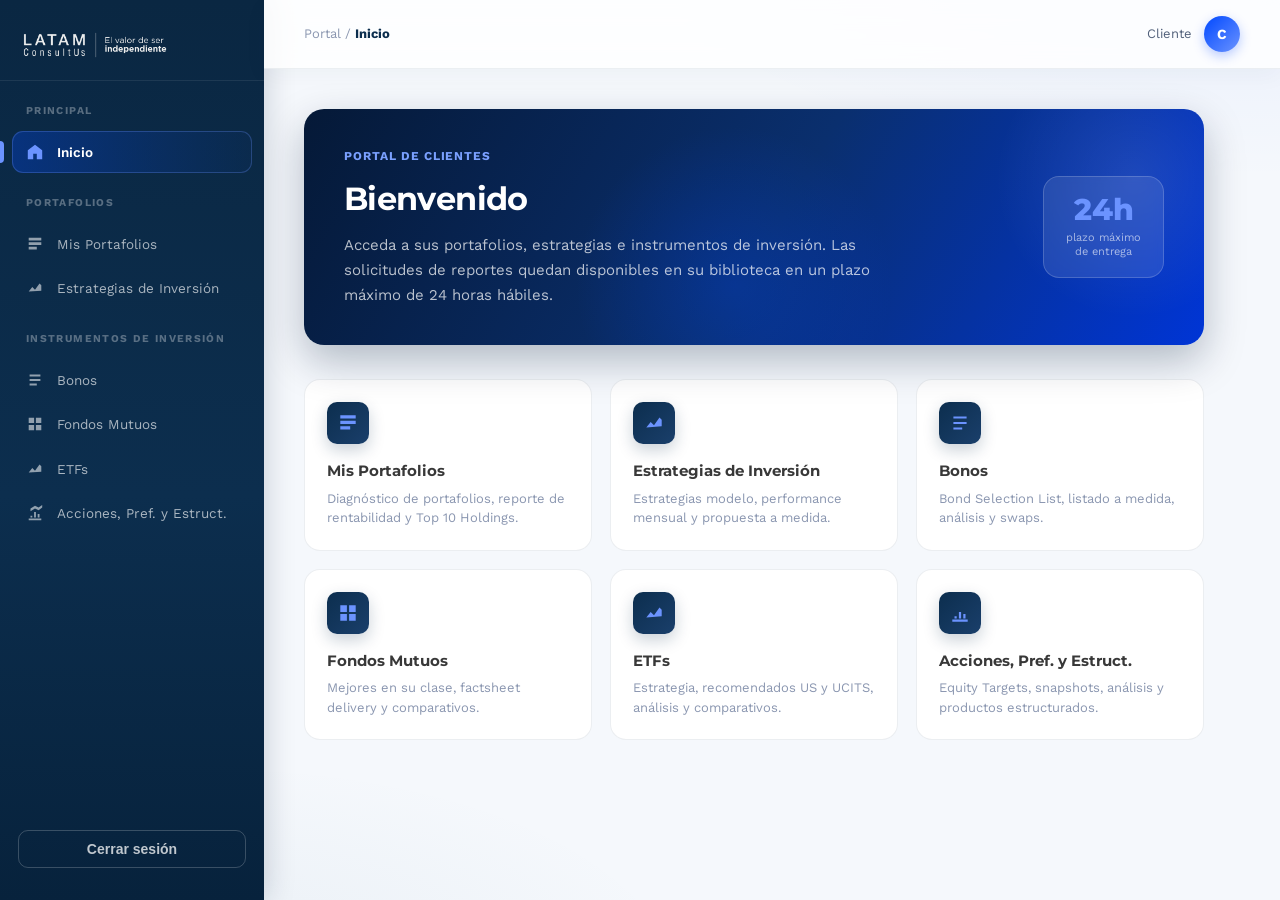
==== commit afaf7b31: "Publicar solo el portal: portal pasa a ser la página principal Elimina la home corporativa y la pági" ====
--- a/index.html
+++ b/index.html
@@ -3,205 +3,564 @@
 <head>
 <meta charset="UTF-8">
 <meta name="viewport" content="width=device-width, initial-scale=1.0">
-<title>LATAM ConsultUs — El valor de ser independiente</title>
-<meta name="description" content="Consultora especializada en mercados financieros. Colaboramos con el crecimiento del negocio de Asesores Financieros Independientes, Multi-family Offices, Bancas Privadas y RIAs.">
+<title>Portal de Clientes — LATAM ConsultUs</title>
 <link rel="stylesheet" href="assets/css/styles.css">
 </head>
 <body>
 
-<!-- TOP NAV -->
-<nav class="topnav">
-  <div class="topnav-inner" id="navInner">
+<div class="portal-shell">
+
+  <!-- SIDEBAR -->
+  <aside class="sidebar" id="sidebar">
     <a href="https://www.latamconsultus.com/" class="logo on-dark">
       <img src="assets/img/logo-latam-blanco.png" alt="LATAM ConsultUs — El valor de ser independiente" class="brand-logo">
     </a>
-    <ul class="nav-links">
-      <li><a href="#nosotros">Nosotros</a></li>
-      <li><a href="#servicios">Servicios</a></li>
-      <li><a href="#experiencias">Experiencias</a></li>
-      <li><a href="#equipo">Equipo</a></li>
-      <li><a href="#contacto">Contacto</a></li>
-      <li><a href="ingreso.html"><button class="btn btn-gold">Acceso clientes</button></a></li>
-    </ul>
-    <button class="nav-toggle" id="navToggle" aria-label="Menú"><span></span><span></span><span></span></button>
-  </div>
-</nav>
-
-<!-- HERO -->
-<header class="hero-home">
-  <div class="container">
-    <span class="hero-eyebrow">Consultora en mercados financieros</span>
-    <h1>El valor de ser <span>independiente</span></h1>
-    <p class="header-subtitle">Colaboramos con el crecimiento del negocio de Asesores Financieros Independientes, Multi-family Offices, Bancas Privadas, Corredores de Bolsa y RIAs. Servicios versátiles, ágiles, flexibles y personalizados.</p>
-    <div class="hero-cta">
-      <a href="ingreso.html"><button class="btn btn-gold btn-lg">Acceso clientes</button></a>
-      <a href="#servicios"><button class="btn btn-outline btn-lg">Conocer servicios</button></a>
+
+    <div class="sidebar-group">
+      <div class="sidebar-group-title">Principal</div>
+      <div class="sidebar-link active" data-section="inicio">
+        <svg viewBox="0 0 20 20"><path d="M10 2L2 8v10h6v-6h4v6h6V8z"/></svg> Inicio
+      </div>
     </div>
-    <div class="hero-stats">
-      <div class="hero-stat"><div class="num">+6.500</div><div class="lbl">horas anuales de investigación de mercados</div></div>
-      <div class="hero-stat"><div class="num">2.760</div><div class="lbl">productos diferentes cubiertos</div></div>
-      <div class="hero-stat"><div class="num">LATAM</div><div class="lbl">presencia regional desde Punta del Este</div></div>
+
+    <div class="sidebar-group">
+      <div class="sidebar-group-title">Portafolios</div>
+      <div class="sidebar-link" data-section="portafolios">
+        <svg viewBox="0 0 20 20"><path d="M3 3h14v3H3zm0 5h14v3H3zm0 5h9v3H3z"/></svg> Mis Portafolios
+      </div>
+      <div class="sidebar-link" data-section="estrategias">
+        <svg viewBox="0 0 20 20"><path d="M3 14l4-5 3 3 5-7 2 2v6z"/></svg> Estrategias de Inversión
+      </div>
+    </div>
+
+    <div class="sidebar-group">
+      <div class="sidebar-group-title">Instrumentos de Inversión</div>
+      <div class="sidebar-link" data-section="bonos">
+        <svg viewBox="0 0 20 20"><path d="M4 4h12v2H4zm0 5h12v2H4zm0 5h8v2H4z"/></svg> Bonos
+      </div>
+      <div class="sidebar-link" data-section="fondos">
+        <svg viewBox="0 0 20 20"><path d="M3 3h6v6H3zm8 0h6v6h-6zM3 11h6v6H3zm8 0h6v6h-6z"/></svg> Fondos Mutuos
+      </div>
+      <div class="sidebar-link" data-section="etfs">
+        <svg viewBox="0 0 20 20"><path d="M3 14l4-5 3 3 5-7 2 2v6z"/></svg> ETFs
+      </div>
+      <div class="sidebar-link" data-section="acciones">
+        <svg viewBox="0 0 20 20"><path d="M3 16h14v2H3zm2-3h2v2H5zm4-4h2v6H9zm4 2h2v4h-2zm-8-6 5-3 4 2 4-3v3l-4 3-4-2-5 3z"/></svg> Acciones, Pref. y Estruct.
+      </div>
+    </div>
+
+    <div class="sidebar-foot">
+      <button class="btn btn-outline btn-block" id="logoutBtn">Cerrar sesión</button>
+    </div>
+  </aside>
+
+  <!-- MAIN -->
+  <div class="portal-main">
+    <div class="portal-topbar">
+      <div style="display:flex; align-items:center; gap:14px;">
+        <button class="nav-toggle" id="sidebarToggle" style="display:none"><span></span><span></span><span></span></button>
+        <span class="crumb">Portal / <strong id="crumbCurrent" style="color:var(--text-primary)">Inicio</strong></span>
+      </div>
+      <div class="portal-user">
+        <span style="font-size:13px; color:var(--text-secondary)" id="userName">Cliente</span>
+        <div class="avatar" id="userAvatar">C</div>
+      </div>
+    </div>
+
+    <div class="portal-content">
+
+      <!-- ============ INICIO ============ -->
+      <section class="form-section active" id="sec-inicio">
+        <div class="portal-hero">
+          <div class="portal-hero-text">
+            <div class="section-eyebrow">Portal de clientes</div>
+            <h2>Bienvenido<span id="heroUser"></span></h2>
+            <p>Acceda a sus portafolios, estrategias e instrumentos de inversión. Las solicitudes de reportes quedan disponibles en su biblioteca en un plazo máximo de 24 horas hábiles.</p>
+          </div>
+          <div class="portal-hero-badge">
+            <span class="num">24h</span>
+            <span class="lbl">plazo máximo<br>de entrega</span>
+          </div>
+        </div>
+
+        <div class="cards-grid">
+          <div class="svc-card" data-go="portafolios">
+            <div class="svc-icon"><svg viewBox="0 0 20 20"><path d="M3 3h14v3H3zm0 5h14v3H3zm0 5h9v3H3z"/></svg></div>
+            <h4>Mis Portafolios</h4>
+            <p>Diagnóstico de portafolios, reporte de rentabilidad y Top 10 Holdings.</p>
+          </div>
+          <div class="svc-card" data-go="estrategias">
+            <div class="svc-icon"><svg viewBox="0 0 20 20"><path d="M3 14l4-5 3 3 5-7 2 2v6z"/></svg></div>
+            <h4>Estrategias de Inversión</h4>
+            <p>Estrategias modelo, performance mensual y propuesta a medida.</p>
+          </div>
+          <div class="svc-card" data-go="bonos">
+            <div class="svc-icon"><svg viewBox="0 0 20 20"><path d="M4 4h12v2H4zm0 5h12v2H4zm0 5h8v2H4z"/></svg></div>
+            <h4>Bonos</h4>
+            <p>Bond Selection List, listado a medida, análisis y swaps.</p>
+          </div>
+          <div class="svc-card" data-go="fondos">
+            <div class="svc-icon"><svg viewBox="0 0 20 20"><path d="M3 3h6v6H3zm8 0h6v6h-6zM3 11h6v6H3zm8 0h6v6h-6z"/></svg></div>
+            <h4>Fondos Mutuos</h4>
+            <p>Mejores en su clase, factsheet delivery y comparativos.</p>
+          </div>
+          <div class="svc-card" data-go="etfs">
+            <div class="svc-icon"><svg viewBox="0 0 20 20"><path d="M3 14l4-5 3 3 5-7 2 2v6z"/></svg></div>
+            <h4>ETFs</h4>
+            <p>Estrategia, recomendados US y UCITS, análisis y comparativos.</p>
+          </div>
+          <div class="svc-card" data-go="acciones">
+            <div class="svc-icon"><svg viewBox="0 0 20 20"><path d="M3 16h14v2H3zm2-3h2v2H5zm4-4h2v6H9zm4 2h2v4h-2z"/></svg></div>
+            <h4>Acciones, Pref. y Estruct.</h4>
+            <p>Equity Targets, snapshots, análisis y productos estructurados.</p>
+          </div>
+        </div>
+      </section>
+
+      <!-- ============ MIS PORTAFOLIOS ============ -->
+      <section class="form-section" id="sec-portafolios">
+        <div class="section-eyebrow">Mis Portafolios</div>
+        <h2 class="section-title">Diagnóstico de Portafolios / Reporte de Rentabilidad de Cuenta</h2>
+
+        <div class="stepper"><div class="dot">1</div><div class="bar"></div></div>
+
+        <div class="alert alert-success" id="alert-portafolios">Solicitud ingresada correctamente. El reporte quedará disponible en su biblioteca en un plazo máximo de 24 horas hábiles.</div>
+
+        <div class="form-grid">
+          <div class="form-instructions">
+            <p class="lead">1) DIAGNÓSTICO y sugerencias: utilice el siguiente formulario para ingresar sus portafolios en la Biblioteca.</p>
+            <p>Es su responsabilidad ingresar el perfil correspondiente a cada cliente. Seleccione el perfil en el campo correspondiente.</p>
+            <p>Si Usted no dispone de un Perfil de Riesgo haga clic aquí. Tenga a bien completar el formulario, generar el PDF y adjuntarlo a la solicitud.</p>
+            <p>Adjunte el Portafolio de su cliente en formato XLS o XLSX (Excel).</p>
+            <p class="lead">2) Para obtener el informe de RENTABILIDAD, ingrese una planilla excel con:</p>
+            <p><strong>Hoja 1:</strong> valor diario del portafolio<br>
+               <strong>Hoja 2:</strong> detalle de los movimientos de la cuenta cash (aportes, retiros, dividendos, intereses, etc)<br>
+               <strong>Hoja 3:</strong> composición del portafolio.</p>
+            <p>La cuenta deberá tener una antigüedad mínima de 1 año. Los reportes quedarán disponibles en su Biblioteca en un plazo máximo de 24 horas hábiles.</p>
+          </div>
+
+          <div class="card">
+            <div class="card-title">Solicitud de reporte</div>
+            <div class="card-sub">Diagnóstico y rentabilidad de portafolio</div>
+            <form id="form-portafolios" novalidate>
+              <div class="field-row">
+                <div class="field">
+                  <label for="codigo">Código cliente <span class="req">*</span></label>
+                  <input type="text" id="codigo" placeholder="Número de 4 cifras" inputmode="numeric" maxlength="4">
+                </div>
+                <div class="field">
+                  <label for="perfil">Perfil de riesgo <span class="req">*</span></label>
+                  <select id="perfil">
+                    <option>Conservador</option><option>Moderado</option><option>Balanceado</option>
+                    <option>Dinámico</option><option>Distributivo</option><option>Agresivo</option>
+                  </select>
+                </div>
+              </div>
+              <div class="field">
+                <label>Archivo Perfil de riesgo</label>
+                <div class="file-field"><label class="file-trigger" for="f-perfil">Seleccionar archivo</label><span class="file-name" data-for="f-perfil">Ningún archivo seleccionado</span><input type="file" id="f-perfil" accept=".pdf"></div>
+              </div>
+              <div class="field">
+                <label>Archivo Portafolio del cliente <span class="req">*</span></label>
+                <div class="file-field"><label class="file-trigger" for="f-portafolio">Seleccionar archivo</label><span class="file-name" data-for="f-portafolio">Ningún archivo seleccionado</span><input type="file" id="f-portafolio" accept=".xls,.xlsx"></div>
+                <div class="hint">Formato XLS o XLSX (Excel).</div>
+              </div>
+              <div class="field">
+                <label>Archivo Rentabilidad de cuenta</label>
+                <div class="file-field"><label class="file-trigger" for="f-rentabilidad">Seleccionar archivo</label><span class="file-name" data-for="f-rentabilidad">Ningún archivo seleccionado</span><input type="file" id="f-rentabilidad" accept=".xls,.xlsx"></div>
+              </div>
+              <div class="field">
+                <label for="comentarios">Comentarios</label>
+                <textarea id="comentarios" placeholder="Indicaciones adicionales para el equipo de análisis…"></textarea>
+              </div>
+              <div class="banner-warn">Solo queda una solicitud de reporte asociada a su plan en el mes en curso.</div>
+              <div class="form-actions"><button type="submit" class="btn btn-gold btn-block btn-lg">Ingresar</button></div>
+            </form>
+          </div>
+        </div>
+
+        <div style="margin-top:48px;">
+          <h3 style="font-size:22px; margin-bottom:8px;">Top 10 Holdings</h3>
+          <div class="igrid">
+            <div class="icard">
+              <div class="icard-head">Top 10 Holdings</div>
+              <div class="icard-body">
+                <p>Un reporte con la evolución de las 10 mayores tenencias de su cartera. Ingrese el formulario con ISIN y nombre del activo. Al cierre de cada mes el reporte quedará disponible en su biblioteca.</p>
+                <form id="form-top10" novalidate>
+                  <div class="field">
+                    <label>Formulario de holdings <span class="req">*</span></label>
+                    <div class="file-field"><label class="file-trigger" for="f-top10">Seleccionar archivo</label><span class="file-name" data-for="f-top10">Ningún archivo seleccionado</span><input type="file" id="f-top10" accept=".xls,.xlsx,.csv"></div>
+                  </div>
+                  <button type="submit" class="btn btn-gold">Ingresar</button>
+                </form>
+              </div>
+            </div>
+          </div>
+        </div>
+
+        <div style="margin-top:48px;">
+          <h3 style="font-size:22px; margin-bottom:8px;">Mis Portafolios</h3>
+          <p class="section-lead" style="margin-bottom:16px;">Esta biblioteca contiene todos los reportes "Diagnóstico de Portafolio" solicitados por Usted. Utilice el ícono de histórico para acceder a sus reportes y mantener actualizados sus archivos.</p>
+          <div class="table-wrap">
+            <table class="lib-table">
+              <thead><tr><th>#</th><th>Código</th><th>Ingreso</th><th>Perfil de riesgo</th><th>Perfil</th><th>Portfolio</th><th>Rentabilidad</th><th>Diagnóstico</th><th>Estado</th></tr></thead>
+              <tbody>
+                <tr><td>1</td><td>1111</td><td>27/03/2026</td><td>Dinámico</td><td><span class="mini">Ver perfil</span></td><td><span class="mini">Ver portfolio</span></td><td>—</td><td>Procesando…</td><td><span class="pill">Pendiente</span></td></tr>
+                <tr><td>2</td><td>2345</td><td>07/12/2022</td><td>Conservador</td><td><span class="mini">Ver perfil</span></td><td><span class="mini">Ver portfolio</span></td><td>—</td><td>Procesando…</td><td><span class="pill">Pendiente</span></td></tr>
+              </tbody>
+            </table>
+          </div>
+        </div>
+      </section>
+
+      <!-- ============ ESTRATEGIAS DE INVERSIÓN ============ -->
+      <section class="form-section" id="sec-estrategias">
+        <div class="section-eyebrow">Estrategias de Inversión</div>
+        <h2 class="section-title">Estrategias de Inversión</h2>
+        <p class="section-lead">Nuestras estrategias están diseñadas pensando en las necesidades y objetivos de un cliente latinoamericano; combinando fondos mutuos de renta fija, variable y alternativos en diferentes porcentajes. Si estos portafolios no se adaptan a su cliente, puede solicitar una propuesta de inversión a medida.</p>
+
+        <div class="igrid">
+          <div class="icard">
+            <div class="icard-head">Estrategias modelo</div>
+            <div class="icard-body">
+              <div class="doc-list">
+                <a class="doc-link" href="assets/pdf/estrategia_conservadora.pdf" target="_blank" rel="noopener"><svg viewBox="0 0 24 24"><path d="M6 2h9l5 5v15H6z"/></svg> Estrategia Conservadora</a>
+                <a class="doc-link" href="assets/pdf/estrategia_moderada.pdf" target="_blank" rel="noopener"><svg viewBox="0 0 24 24"><path d="M6 2h9l5 5v15H6z"/></svg> Estrategia Moderada</a>
+                <a class="doc-link" href="assets/pdf/estrategia_dinamica.pdf" target="_blank" rel="noopener"><svg viewBox="0 0 24 24"><path d="M6 2h9l5 5v15H6z"/></svg> Estrategia Dinámica</a>
+                <a class="doc-link" href="assets/pdf/estrategia_income.pdf" target="_blank" rel="noopener"><svg viewBox="0 0 24 24"><path d="M6 2h9l5 5v15H6z"/></svg> Estrategia Income</a>
+                <a class="doc-link" href="assets/pdf/portfolio_esg.pdf" target="_blank" rel="noopener"><svg viewBox="0 0 24 24"><path d="M6 2h9l5 5v15H6z"/></svg> Portfolio ESG</a>
+                <a class="doc-link" href="assets/pdf/estrategia_etfs.pdf" target="_blank" rel="noopener"><svg viewBox="0 0 24 24"><path d="M6 2h9l5 5v15H6z"/></svg> Estrategia ETF's</a>
+                <a class="doc-link" href="assets/pdf/informe_de_gestion.pdf" target="_blank" rel="noopener"><svg viewBox="0 0 24 24"><path d="M6 2h9l5 5v15H6z"/></svg> Informe de Gestión</a>
+              </div>
+            </div>
+          </div>
+          <div class="icard">
+            <div class="icard-head">Performance · 30-04-2026</div>
+            <div class="icard-body" style="padding:0;">
+              <table class="perf-table">
+                <thead><tr><th>Estrategia</th><th>MTD</th><th>YTD</th></tr></thead>
+                <tbody>
+                  <tr><td>Conservador LATAM</td><td class="pos">2.54</td><td class="pos">1.08</td></tr>
+                  <tr><td>Moderada LATAM</td><td class="pos">4.28</td><td class="pos">1.00</td></tr>
+                  <tr><td>Dinámico LATAM</td><td class="pos">8.37</td><td class="pos">2.73</td></tr>
+                  <tr><td>Distributiva LATAM</td><td class="pos">2.39</td><td class="pos">1.66</td></tr>
+                  <tr><td>Estrategia 1MM Plus</td><td class="pos">3.88</td><td class="pos">0.95</td></tr>
+                  <tr><td>ETF Moderate Portfolio</td><td class="pos">5.35</td><td class="pos">4.45</td></tr>
+                </tbody>
+              </table>
+            </div>
+          </div>
+        </div>
+
+        <div style="margin-top:48px;">
+          <h3 style="font-size:22px; margin-bottom:8px;">Portafolio a medida</h3>
+          <p class="section-lead" style="margin-bottom:16px;">Complete el formulario para recibir un portafolio a medida. Plazo máximo de entrega 24 horas. El campo Perfil de Riesgo es obligatorio.</p>
+          <div class="alert alert-success" id="alert-medida">Solicitud enviada. Recibirá su propuesta de portafolio en su biblioteca.</div>
+          <div class="card" style="max-width:680px;">
+            <form id="form-medida" novalidate>
+              <div class="field-row">
+                <div class="field"><label for="m-monto">Monto en USD <span class="req">*</span></label><input type="number" id="m-monto" placeholder="ej. 250000" min="0"></div>
+                <div class="field"><label for="m-perfil">Perfil de riesgo <span class="req">*</span></label><select id="m-perfil"><option>Conservador</option><option>Moderado</option><option>Balanceado</option><option>Dinámico</option><option>Distributivo</option><option>Agresivo</option></select></div>
+              </div>
+              <div class="field-row">
+                <div class="field"><label for="m-retorno">Retorno esperado %</label><input type="number" id="m-retorno" placeholder="ej. 6" step="0.1"></div>
+                <div class="field"><label for="m-horizonte">Horizonte temporal</label><select id="m-horizonte"><option>Corto hasta 3 años</option><option>Mediano 3 a 7 años</option><option>Largo más de 7 años</option></select></div>
+              </div>
+              <div class="field"><label for="m-pais">País de residencia</label><select id="m-pais"><option>Argentina</option><option>Uruguay</option><option>Chile</option><option>Brasil</option><option>Paraguay</option><option>Bolivia</option><option>Perú</option><option>Otro</option></select></div>
+              <div class="field"><label for="m-comentarios">Comentarios</label><textarea id="m-comentarios" placeholder="Objetivos, restricciones, preferencias…"></textarea></div>
+              <div class="form-actions"><button type="submit" class="btn btn-gold btn-block btn-lg">Solicitar Portafolio</button></div>
+            </form>
+          </div>
+        </div>
+      </section>
+
+      <!-- ============ BONOS ============ -->
+      <section class="form-section" id="sec-bonos">
+        <div class="section-eyebrow">Instrumentos de Inversión</div>
+        <h2 class="section-title">Bonos</h2>
+        <p class="section-lead">Para los títulos de renta fija, brindamos servicios para ayudarlo a mejorar sus portafolios y buscar oportunidades de inversión. Plazo máximo de entrega 24 hs.</p>
+        <div class="alert alert-success" id="alert-bonos">Solicitud enviada. El reporte quedará disponible en su biblioteca en un plazo máximo de 24 horas hábiles.</div>
+
+        <div class="igrid">
+          <div class="icard">
+            <div class="icard-head">Bond Selection List</div>
+            <div class="icard-body">
+              <p>Las mejores ideas de inversión en renta fija individual reunidas aquí. Todos los créditos analizados y con seguimiento diario, para ahorrarle tiempo y aumentar la productividad de sus carteras.</p>
+              <div class="doc-list">
+                <a class="doc-link" href="https://maximusnextgeneration-code.github.io/Bond-Selecction-List/#top" target="_blank" rel="noopener"><svg viewBox="0 0 24 24"><path d="M6 2h9l5 5v15H6z"/></svg> Bond Selection List</a>
+              </div>
+            </div>
+          </div>
+
+          <div class="icard">
+            <div class="icard-head">Solicitud de listado con condiciones</div>
+            <div class="icard-body">
+              <p>Completando el siguiente formulario le haremos llegar un listado de bonos específicos.</p>
+              <form id="form-listado" novalidate>
+                <div class="field-row">
+                  <div class="field"><label for="b-calidad">Calidad crediticia</label><select id="b-calidad"><option>AAA</option><option>AA</option><option>A</option><option>BBB</option><option>BB</option><option>B</option><option>Sin restricción</option></select></div>
+                  <div class="field"><label for="b-emisor">Tipo de emisor</label><select id="b-emisor"><option>Gobierno</option><option>Corporativo</option><option>Supranacional</option><option>Indistinto</option></select></div>
+                </div>
+                <div class="field-row">
+                  <div class="field"><label for="b-monto">Monto mínimo operable</label><input type="number" id="b-monto" placeholder="ej. 1000" min="0"></div>
+                  <div class="field"><label for="b-moneda">Moneda/s</label><input type="text" id="b-moneda" placeholder="USD, EUR…"></div>
+                </div>
+                <div class="field-row">
+                  <div class="field"><label for="b-ytm">YTM mínimo (%)</label><input type="number" id="b-ytm" placeholder="ej. 6" step="0.1"></div>
+                  <div class="field"><label for="b-venc">Vencimiento (años)</label><input type="number" id="b-venc" placeholder="ej. 5" min="0"></div>
+                </div>
+                <div class="field"><label class="checkbox-field"><input type="checkbox" id="b-perp"> ¿Desea incluir bonos perpetuos y/o acciones preferidas?</label></div>
+                <div class="field"><label for="b-coment">Comentarios</label><textarea id="b-coment" placeholder="Condiciones adicionales…"></textarea></div>
+                <button type="submit" class="btn btn-gold">Solicitar listado</button>
+              </form>
+            </div>
+          </div>
+
+          <div class="icard">
+            <div class="icard-head">Análisis de un bono específico</div>
+            <div class="icard-body">
+              <p>Ingresando ISIN de cualquier bono o nombre de la emisión, le hacemos llegar un análisis con nuestras recomendaciones.</p>
+              <form id="form-bono-analisis" novalidate>
+                <div class="field"><label for="ba-isin">Código ISIN o nombre <span class="req">*</span></label><input type="text" id="ba-isin" placeholder="Código ISIN o nombre de la emisión"></div>
+                <button type="submit" class="btn btn-gold">Solicitar análisis de un bono</button>
+              </form>
+            </div>
+          </div>
+
+          <div class="icard">
+            <div class="icard-head">How can I swap?</div>
+            <div class="icard-body">
+              <p>Ingresando ISIN de cualquier bono o nombre de la emisión, le hacemos llegar una idea que agregue valor.</p>
+              <form id="form-swap" novalidate>
+                <div class="field"><label for="sw-isin">Código ISIN o nombre <span class="req">*</span></label><input type="text" id="sw-isin" placeholder="Código ISIN o nombre de la emisión"></div>
+                <div class="field"><label for="sw-coment">Comentarios</label><textarea id="sw-coment" placeholder="Objetivo del swap…"></textarea></div>
+                <button type="submit" class="btn btn-gold">Solicitar swap</button>
+              </form>
+            </div>
+          </div>
+        </div>
+      </section>
+
+      <!-- ============ FONDOS MUTUOS ============ -->
+      <section class="form-section" id="sec-fondos">
+        <div class="section-eyebrow">Instrumentos de Inversión</div>
+        <h2 class="section-title">Fondos Mutuos</h2>
+        <p class="section-lead">Disponemos de diferentes herramientas para ayudarlo a construir los mejores portafolios. Plazo máximo de entrega 24 hs.</p>
+        <div class="alert alert-success" id="alert-fondos">Solicitud enviada. El reporte quedará disponible en su biblioteca en un plazo máximo de 24 horas hábiles.</div>
+
+        <div class="igrid">
+          <div class="icard">
+            <div class="icard-head">Mejores en su clase</div>
+            <div class="icard-body">
+              <ul class="bullets">
+                <li>Surge de un minucioso análisis de un universo de más de 1.000 fondos bajo observación.</li>
+                <li>Se adaptan a nuestra visión actual del mercado y sus perspectivas a futuro.</li>
+              </ul>
+              <div class="doc-list">
+                <a class="doc-link" href="https://maximusnextgeneration-code.github.io/TRL-Fondos/" target="_blank" rel="noopener"><svg viewBox="0 0 24 24"><path d="M6 2h9l5 5v15H6z"/></svg> Top Recommendations</a>
+              </div>
+            </div>
+          </div>
+
+          <div class="icard">
+            <div class="icard-head">Factsheet Delivery</div>
+            <div class="icard-body">
+              <p>Ingresando ISIN o nombre del fondo le enviamos el último factsheet a su correo.</p>
+              <form id="form-factsheet" novalidate>
+                <div class="field"><label for="fs-isin">Código ISIN del fondo o nombre <span class="req">*</span></label><input type="text" id="fs-isin" placeholder="ISIN o nombre del fondo"></div>
+                <button type="submit" class="btn btn-gold">Solicitar Factsheet</button>
+              </form>
+            </div>
+          </div>
+        </div>
+
+        <div class="icard" style="margin-top:20px;">
+          <div class="icard-head">Análisis de fondos mutuos</div>
+          <div class="icard-body">
+            <p>Disponemos de diferentes herramientas para ayudarlo a construir los mejores portafolios.</p>
+            <div class="igrid" style="margin-top:0;">
+              <div>
+                <label style="display:block;font-size:13px;font-weight:600;margin-bottom:8px;">Comparativos modelo</label>
+                <div class="doc-list">
+                  <a class="doc-link" href="assets/pdf/side_by_side_equities.pdf" target="_blank" rel="noopener"><svg viewBox="0 0 24 24"><path d="M6 2h9l5 5v15H6z"/></svg> Side by Side Equities</a>
+                  <a class="doc-link" href="assets/pdf/modelo_acciones.pdf" target="_blank" rel="noopener"><svg viewBox="0 0 24 24"><path d="M6 2h9l5 5v15H6z"/></svg> Modelo Acciones</a>
+                  <a class="doc-link" href="assets/pdf/modelo_renta_fija.pdf" target="_blank" rel="noopener"><svg viewBox="0 0 24 24"><path d="M6 2h9l5 5v15H6z"/></svg> Modelo Renta Fija</a>
+                </div>
+              </div>
+              <div>
+                <form id="form-fondo-analisis" novalidate>
+                  <div class="field"><label for="fa-isin">Análisis de fondo <span class="req">*</span></label><input type="text" id="fa-isin" placeholder="Código ISIN o nombre"></div>
+                  <div class="field"><label for="fa-coment">Comentarios</label><textarea id="fa-coment" placeholder="…"></textarea></div>
+                  <button type="submit" class="btn btn-gold">Solicitar análisis de Fondo</button>
+                </form>
+              </div>
+              <div>
+                <form id="form-fondo-comp" novalidate>
+                  <div class="field"><label for="fc-isins">Solicitar comparativos <span class="req">*</span></label><textarea id="fc-isins" placeholder="Ingrese los códigos ISIN (uno por línea)"></textarea><div class="hint">Compare un fondo con otro o con varios.</div></div>
+                  <button type="submit" class="btn btn-gold">Solicitar comparativo</button>
+                </form>
+              </div>
+            </div>
+          </div>
+        </div>
+      </section>
+
+      <!-- ============ ETFS ============ -->
+      <section class="form-section" id="sec-etfs">
+        <div class="section-eyebrow">Instrumentos de Inversión</div>
+        <h2 class="section-title">ETFs</h2>
+        <p class="section-lead">El mundo de los ETFs está cambiando y su utilización avanza a gran ritmo. Ponemos a su disposición nuestras herramientas de análisis y las mejores ideas de inversión asociadas a cada necesidad. Plazo máximo de entrega 24 hs.</p>
+        <div class="alert alert-success" id="alert-etfs">Solicitud enviada. El reporte quedará disponible en su biblioteca en un plazo máximo de 24 horas hábiles.</div>
+
+        <div class="igrid">
+          <div class="icard">
+            <div class="icard-head">Estrategia</div>
+            <div class="icard-body">
+              <p>Nuestra estrategia exclusiva de ETFs está diseñada para el cliente latinoamericano, buscando de manera activa la combinación de los distintos activos de acuerdo a un perfil moderado.</p>
+              <div class="doc-list">
+                <a class="doc-link" href="assets/pdf/estrategia_etfs.pdf" target="_blank" rel="noopener"><svg viewBox="0 0 24 24"><path d="M6 2h9l5 5v15H6z"/></svg> Estrategia ETF's</a>
+                <a class="doc-link" href="assets/pdf/etf_dashboard.pdf" target="_blank" rel="noopener"><svg viewBox="0 0 24 24"><path d="M6 2h9l5 5v15H6z"/></svg> ETF's Dashboard</a>
+              </div>
+            </div>
+          </div>
+          <div class="icard">
+            <div class="icard-head">Básicos imperdibles</div>
+            <div class="icard-body">
+              <p>Claves para participar de un mercado que ofrece eficiencia y valor para los inversores.</p>
+              <div class="doc-list">
+                <a class="doc-link" href="assets/pdf/conceptos_basicos.pdf" target="_blank" rel="noopener"><svg viewBox="0 0 24 24"><path d="M6 2h9l5 5v15H6z"/></svg> Conceptos Básicos</a>
+                <a class="doc-link" href="assets/pdf/marco_de_seleccion.pdf" target="_blank" rel="noopener"><svg viewBox="0 0 24 24"><path d="M6 2h9l5 5v15H6z"/></svg> Marco de Selección</a>
+                <a class="doc-link" href="assets/pdf/us_versus_ucits.pdf" target="_blank" rel="noopener"><svg viewBox="0 0 24 24"><path d="M6 2h9l5 5v15H6z"/></svg> US versus UCITS</a>
+              </div>
+            </div>
+          </div>
+          <div class="icard">
+            <div class="icard-head">ETFs listados en US</div>
+            <div class="icard-body">
+              <p>Encontrá una completa selección de los mejores ETFs domiciliados en EEUU.</p>
+              <div class="doc-list">
+                <a class="doc-link" href="assets/pdf/us_top_recommendation_list.pdf" target="_blank" rel="noopener"><svg viewBox="0 0 24 24"><path d="M6 2h9l5 5v15H6z"/></svg> US Listed Top Recommendation List</a>
+                <a class="doc-link" href="assets/pdf/us_performance_sheet.pdf" target="_blank" rel="noopener"><svg viewBox="0 0 24 24"><path d="M6 2h9l5 5v15H6z"/></svg> US Listed Performance Sheet</a>
+              </div>
+            </div>
+          </div>
+          <div class="icard">
+            <div class="icard-head">ETFs UCITS</div>
+            <div class="icard-body">
+              <p>Porque el universo offshore es clave en nuestro enfoque, le presentamos una completa selección de los mejores ETFs UCITS.</p>
+              <div class="doc-list">
+                <a class="doc-link" href="assets/pdf/ucits_performance_sheet.pdf" target="_blank" rel="noopener"><svg viewBox="0 0 24 24"><path d="M6 2h9l5 5v15H6z"/></svg> UCITS Listed Performance Sheet</a>
+              </div>
+            </div>
+          </div>
+          <div class="icard">
+            <div class="icard-head">Análisis de ETF o sector</div>
+            <div class="icard-body">
+              <p>Ingresando ticker o nombre de cualquier ETF, le hacemos llegar un análisis con nuestras recomendaciones.</p>
+              <form id="form-etf-analisis" novalidate>
+                <div class="field"><label for="ea-ticker">Ticker o sector <span class="req">*</span></label><input type="text" id="ea-ticker" placeholder="Ticker o sector"></div>
+                <div class="field"><label for="ea-coment">Comentarios</label><textarea id="ea-coment" placeholder="…"></textarea></div>
+                <button type="submit" class="btn btn-gold">Solicitar análisis</button>
+              </form>
+            </div>
+          </div>
+          <div class="icard">
+            <div class="icard-head">Solicitar comparativos</div>
+            <div class="icard-body">
+              <p>Compare de manera directa dos ETFs ingresando sus tickers.</p>
+              <form id="form-etf-h2h" novalidate>
+                <div class="field"><label for="h2h-a">Ticker <span class="req">*</span></label><input type="text" id="h2h-a" placeholder="ej. SPY" style="text-transform:uppercase;"></div>
+                <div class="vs-divider">VS</div>
+                <div class="field"><label for="h2h-b">Ticker <span class="req">*</span></label><input type="text" id="h2h-b" placeholder="ej. VOO" style="text-transform:uppercase;"></div>
+                <button type="submit" class="btn btn-gold">Solicitar Head to Head</button>
+              </form>
+            </div>
+          </div>
+        </div>
+      </section>
+
+      <!-- ============ ACCIONES, PREFERIDAS Y ESTRUCTURADOS ============ -->
+      <section class="form-section" id="sec-acciones">
+        <div class="section-eyebrow">Instrumentos de Inversión</div>
+        <h2 class="section-title">Acciones, Preferidas y Estructurados</h2>
+        <p class="section-lead">La cantidad y variedad en la oferta junto con la alta complejidad de los Estructurados amerita un análisis concienzudo y profesional de los riesgos de este tipo de productos. Aquí le presentamos una selección de ideas ya evaluadas. Plazo máximo de entrega 24 hs.</p>
+        <div class="alert alert-success" id="alert-acciones">Solicitud enviada. El reporte quedará disponible en su biblioteca en un plazo máximo de 24 horas hábiles.</div>
+
+        <div class="igrid">
+          <div class="icard">
+            <div class="icard-head">Equity Targets</div>
+            <div class="icard-body">
+              <p>Le presentamos las expectativas de rendimiento de las principales bolsas del mundo. Seleccione el índice, despliegue sus componentes, aplique los filtros y obtendrá información actualizada según sus preferencias.</p>
+              <div class="doc-list">
+                <a class="doc-link" href="https://maximusnextgeneration-code.github.io/Equity-Targets/" target="_blank" rel="noopener"><svg viewBox="0 0 24 24" style="fill:#1A7A4A"><path d="M6 2h9l5 5v15H6z"/></svg> Equity Targets</a>
+              </div>
+            </div>
+          </div>
+          <div class="icard">
+            <div class="icard-head">Acciones preferentes</div>
+            <div class="icard-body">
+              <div class="doc-list">
+                <a class="doc-link" href="#"><svg viewBox="0 0 24 24"><path d="M6 2h9l5 5v15H6z"/></svg> Listado de acciones preferidas</a>
+              </div>
+            </div>
+          </div>
+          <div class="icard">
+            <div class="icard-head">Análisis de una acción específica</div>
+            <div class="icard-body">
+              <p>Ingresando el ticker de cualquier acción o nombre de la compañía, le hacemos llegar un análisis con nuestras recomendaciones.</p>
+              <form id="form-accion-analisis" novalidate>
+                <div class="field"><label for="aa-ticker">Código ISIN, ticker o nombre <span class="req">*</span></label><input type="text" id="aa-ticker" placeholder="Ticker o nombre de la compañía"></div>
+                <button type="submit" class="btn btn-gold">Solicitar análisis</button>
+              </form>
+            </div>
+          </div>
+          <div class="icard">
+            <div class="icard-head">Equity Snapshot</div>
+            <div class="icard-body">
+              <p>Ingresando el ticker de cualquier acción le hacemos llegar un flash report con una instantánea de las métricas operativas y financieras clave de una empresa.</p>
+              <form id="form-equity-snapshot" novalidate>
+                <div class="field"><label for="es-ticker">Código ISIN, ticker o nombre <span class="req">*</span></label><input type="text" id="es-ticker" placeholder="Ticker o nombre"></div>
+                <div class="field"><label class="checkbox-field"><input type="checkbox" id="es-tiene"> ¿Tiene la acción?</label></div>
+                <div class="field"><label for="es-coment">Comentarios</label><textarea id="es-coment" placeholder="…"></textarea></div>
+                <button type="submit" class="btn btn-gold">Solicitar análisis</button>
+              </form>
+            </div>
+          </div>
+          <div class="icard">
+            <div class="icard-head">Solicitud de producto estructurado a medida</div>
+            <div class="icard-body">
+              <p>Completando tres filtros le hacemos llegar propuestas de productos estructurados.</p>
+              <form id="form-estructurado-medida" novalidate>
+                <div class="field-row">
+                  <div class="field"><label for="pe-plazo">Plazo máximo (años)</label><input type="number" id="pe-plazo" placeholder="1" min="0"></div>
+                  <div class="field"><label for="pe-tipo">Tipo de producto</label><select id="pe-tipo"><option>Autocallable</option><option>Phoenix</option><option>Reverse Convertible</option><option>Capital protegido</option></select></div>
+                </div>
+                <div class="field"><label for="pe-rend">Rendimiento esperado %</label><input type="number" id="pe-rend" placeholder="ej. 10" step="0.1"></div>
+                <div class="field"><label for="pe-coment">Comentarios</label><textarea id="pe-coment" placeholder="Subyacentes preferidos, restricciones…"></textarea></div>
+                <button type="submit" class="btn btn-gold">Solicitar producto estructurado</button>
+              </form>
+            </div>
+          </div>
+          <div class="icard">
+            <div class="icard-head">Análisis de producto estructurado</div>
+            <div class="icard-body">
+              <p>Como parte de nuestro paquete de servicios y soluciones, llevamos a cabo un análisis detallado de un producto estructurado específico.</p>
+              <form id="form-estructurado-analisis" novalidate>
+                <div class="field">
+                  <label>Ficha PDF del producto <span class="req">*</span></label>
+                  <div class="file-field"><label class="file-trigger" for="f-ficha">Seleccionar archivo</label><span class="file-name" data-for="f-ficha">Ningún archivo seleccionado</span><input type="file" id="f-ficha" accept=".pdf"></div>
+                </div>
+                <div class="field"><label for="pa-coment">Comentarios</label><textarea id="pa-coment" placeholder="…"></textarea></div>
+                <button type="submit" class="btn btn-gold">Solicitar análisis</button>
+              </form>
+            </div>
+          </div>
+        </div>
+      </section>
+
     </div>
   </div>
-</header>
-
-<!-- NOSOTROS -->
-<section class="section" id="nosotros">
-  <div class="container">
-    <div class="section-head">
-      <div class="section-eyebrow">Nosotros</div>
-      <h2>Hablamos el mismo idioma</h2>
-    </div>
-    <p class="intro-text">Somos una consultora especializada en mercados financieros. Nuestros servicios se caracterizan por ser <strong>versátiles, ágiles, flexibles y personalizados</strong>, alineados con la filosofía del asesor independiente.</p>
-    <div class="two-col">
-      <div class="mv-card">
-        <div class="mv-icon"><svg viewBox="0 0 24 24"><path d="M12 2L3 7v6c0 5 3.8 8.3 9 9 5.2-.7 9-4 9-9V7l-9-5zm0 6a2.5 2.5 0 1 1 0 5 2.5 2.5 0 0 1 0-5z"/></svg></div>
-        <h3>Misión</h3>
-        <p>Generar herramientas que ayuden a nuestros clientes en la toma de decisiones. Colaborar de esta manera con el crecimiento sostenible del negocio de manera eficiente y profesional.</p>
-      </div>
-      <div class="mv-card">
-        <div class="mv-icon"><svg viewBox="0 0 24 24"><path d="M12 5C6 5 2 12 2 12s4 7 10 7 10-7 10-7-4-7-10-7zm0 11a4 4 0 1 1 0-8 4 4 0 0 1 0 8zm0-6a2 2 0 1 0 0 4 2 2 0 0 0 0-4z"/></svg></div>
-        <h3>Visión</h3>
-        <p>Mejorar la calidad de vida de los asesores financieros independientes y la de sus clientes, a través de propuestas creativas, innovadoras y autosustentables que aporten valor al proceso de asesoramiento y de la gestión patrimonial.</p>
-      </div>
-    </div>
-  </div>
-</section>
-
-<!-- SERVICIOS / MAXIMUS -->
-<section class="section alt" id="servicios">
-  <div class="container">
-    <div class="feature">
-      <div>
-        <div class="feature-badge"><svg viewBox="0 0 20 20" style="width:16px;height:16px;fill:var(--gold)"><path d="M10 2L18 7V13L10 18L2 13V7L10 2Z"/></svg> Nuestra plataforma</div>
-        <h2>MaximUs</h2>
-        <p>La herramienta desarrollada especialmente para el Asesor Financiero independiente. Ofrecemos una solución eficiente alineada con la filosofía del asesor independiente.</p>
-        <ul class="feature-list">
-          <li><svg viewBox="0 0 20 20"><path d="M8 13.2L4.8 10l-1.1 1.1L8 15.4l8.5-8.5-1.1-1.1z"/></svg> Selección de productos a través de las distintas clases de activos</li>
-          <li><svg viewBox="0 0 20 20"><path d="M8 13.2L4.8 10l-1.1 1.1L8 15.4l8.5-8.5-1.1-1.1z"/></svg> Optimización del riesgo-retorno del portafolio</li>
-          <li><svg viewBox="0 0 20 20"><path d="M8 13.2L4.8 10l-1.1 1.1L8 15.4l8.5-8.5-1.1-1.1z"/></svg> Reportes de monitoreo de portafolios</li>
-          <li><svg viewBox="0 0 20 20"><path d="M8 13.2L4.8 10l-1.1 1.1L8 15.4l8.5-8.5-1.1-1.1z"/></svg> Informes de análisis de mercado</li>
-        </ul>
-        <div style="margin-top:32px;">
-          <a href="ingreso.html"><button class="btn btn-navy btn-lg">Ingresar a la plataforma</button></a>
-        </div>
-      </div>
-      <div class="feature-visual">
-        <img src="assets/img/maximus.png" alt="Plataforma MaximUs" loading="lazy">
-      </div>
-    </div>
-  </div>
-</section>
-
-<!-- EXPERIENCIAS -->
-<section class="section" id="experiencias">
-  <div class="container">
-    <div class="section-head">
-      <div class="section-eyebrow">Experiencias</div>
-      <h2>Encuentros que generan valor</h2>
-      <p>Organizamos eventos que conectan a la comunidad de asesores independientes de la región y fomentamos la educación continua.</p>
-    </div>
-    <div class="exp-grid">
-      <div class="exp-card">
-        <div class="exp-img" style="background-image:url('assets/img/KO26_home.jpg')"></div>
-        <div class="exp-body"><h4>Kick Off 2026</h4><p>Apertura del año junto a la comunidad de asesores.</p></div>
-      </div>
-      <div class="exp-card">
-        <div class="exp-img" style="background-image:url('assets/img/WIF2024.jpg')"></div>
-        <div class="exp-body"><h4>WIF 2025</h4><p>World Investment Forum — tendencias globales.</p></div>
-      </div>
-      <div class="exp-card">
-        <div class="exp-img" style="background-image:url('assets/img/miamibeyond25.jpg')"></div>
-        <div class="exp-body"><h4>Miami &amp; Beyond 2025</h4><p>Networking e ideas de inversión internacional.</p></div>
-      </div>
-      <div class="exp-card">
-        <div class="exp-img" style="background-image:url('assets/img/wif_miami.jpg')"></div>
-        <div class="exp-body"><h4>Women in Finance Miami 2025</h4><p>Liderazgo femenino en la industria financiera.</p></div>
-      </div>
-    </div>
-  </div>
-</section>
-
-<!-- EQUIPO -->
-<section class="section alt" id="equipo">
-  <div class="container">
-    <div class="section-head">
-      <div class="section-eyebrow">Equipo</div>
-      <h2>Estrategas y Analistas Senior</h2>
-      <p>Contamos con un equipo dedicado con amplia experiencia en la industria y vocación de servicio.</p>
-    </div>
-    <div class="team-banner">
-      <div class="tb-stat"><div class="num">+6.500</div><div class="lbl">horas anuales dedicadas a investigación de mercados</div></div>
-      <div class="tb-stat"><div class="num">2.760</div><div class="lbl">productos diferentes bajo cobertura</div></div>
-      <div class="tb-stat"><div class="num">9</div><div class="lbl">profesionales senior en el equipo</div></div>
-    </div>
-    <div class="team-grid">
-      <div class="member"><div class="m-avatar"><img src="assets/img/Matias_Acevedo.jpg" alt="Matías Acevedo" loading="lazy"></div><div class="m-name">Matías Acevedo</div><div class="m-role">Estratega</div></div>
-      <div class="member"><div class="m-avatar"><img src="assets/img/Santiago_de_Haedo.jpg" alt="Santiago de Haedo" loading="lazy"></div><div class="m-name">Santiago de Haedo</div><div class="m-role">CFA</div></div>
-      <div class="member"><div class="m-avatar"><img src="assets/img/Pablo_Machado.jpg" alt="Pablo Machado" loading="lazy"></div><div class="m-name">Pablo Machado</div><div class="m-role">MSc</div></div>
-      <div class="member"><div class="m-avatar"><img src="assets/img/Deborah_Amatti.jpg" alt="Deborah Amatti" loading="lazy"></div><div class="m-name">Deborah Amatti</div><div class="m-role">MSc</div></div>
-      <div class="member"><div class="m-avatar"><img src="assets/img/Emeterio_Morales.jpg" alt="Emeterio Morales" loading="lazy"></div><div class="m-name">Emeterio Morales</div><div class="m-role">MSc</div></div>
-      <div class="member"><div class="m-avatar"><img src="assets/img/Martin_Nogues.jpg" alt="Martín Nogués" loading="lazy"></div><div class="m-name">Martín Nogués</div><div class="m-role">MBA</div></div>
-      <div class="member"><div class="m-avatar"><img src="assets/img/Martin_Mautner.jpg" alt="Martín Mautner" loading="lazy"></div><div class="m-name">Martín Mautner</div><div class="m-role">Analista</div></div>
-      <div class="member"><div class="m-avatar"><img src="assets/img/Federico_Hazan.jpg" alt="Federico Hazan" loading="lazy"></div><div class="m-name">Federico Hazan</div><div class="m-role">Analista</div></div>
-      <div class="member"><div class="m-avatar"><img src="assets/img/Veronica_Rey.jpg" alt="Verónica Rey" loading="lazy"></div><div class="m-name">Verónica Rey</div><div class="m-role">Analista</div></div>
-    </div>
-  </div>
-</section>
-
-<!-- CONTACTO -->
-<section class="section" id="contacto">
-  <div class="container">
-    <div class="section-head">
-      <div class="section-eyebrow">Contacto</div>
-      <h2>Conversemos</h2>
-      <p>Estamos para colaborar con el crecimiento de su negocio. Escríbanos y le responderemos a la brevedad.</p>
-    </div>
-    <div class="contact-grid">
-      <div class="contact-info">
-        <div class="contact-row">
-          <div class="ci-icon"><svg viewBox="0 0 24 24"><path d="M12 2C8 2 5 5 5 9c0 5 7 13 7 13s7-8 7-13c0-4-3-7-7-7zm0 9a2 2 0 1 1 0-4 2 2 0 0 1 0 4z"/></svg></div>
-          <div><div class="ci-label">Dirección</div><div class="ci-value">Av. Gorlero y Calle 23, Of. 609<br>Punta del Este, Uruguay</div></div>
-        </div>
-        <div class="contact-row">
-          <div class="ci-icon"><svg viewBox="0 0 24 24"><path d="M6.6 10.8c1.4 2.8 3.8 5.1 6.6 6.6l2.2-2.2c.3-.3.7-.4 1-.2 1.1.4 2.3.6 3.6.6.6 0 1 .4 1 1V20c0 .6-.4 1-1 1C10.6 21 3 13.4 3 4c0-.6.4-1 1-1h3.5c.6 0 1 .4 1 1 0 1.2.2 2.4.6 3.6.1.4 0 .8-.2 1z"/></svg></div>
-          <div><div class="ci-label">Teléfono</div><div class="ci-value">(+598) 2628 6563</div></div>
-        </div>
-        <div class="contact-row">
-          <div class="ci-icon"><svg viewBox="0 0 24 24"><path d="M3 5h18v14H3zm2 2v.5l7 4.5 7-4.5V7l-7 4.5z"/></svg></div>
-          <div><div class="ci-label">Email</div><div class="ci-value">contactus@latamconsultus.com</div></div>
-        </div>
-      </div>
-      <div class="contact-card">
-        <div class="alert alert-success" id="contactAlert">Gracias por su mensaje. Le responderemos a la brevedad.</div>
-        <form id="contactForm" novalidate>
-          <div class="field-row">
-            <div class="field"><label for="c-nombre">Nombre <span class="req">*</span></label><input type="text" id="c-nombre" placeholder="Su nombre"></div>
-            <div class="field"><label for="c-empresa">Empresa</label><input type="text" id="c-empresa" placeholder="Su empresa"></div>
-          </div>
-          <div class="field"><label for="c-email">Email <span class="req">*</span></label><input type="email" id="c-email" placeholder="su@email.com"></div>
-          <div class="field"><label for="c-mensaje">Mensaje <span class="req">*</span></label><textarea id="c-mensaje" placeholder="¿Cómo podemos ayudarlo?"></textarea></div>
-          <div class="form-actions"><button type="submit" class="btn btn-gold btn-block btn-lg">Enviar mensaje</button></div>
-        </form>
-      </div>
-    </div>
-  </div>
-</section>
-
-<!-- FOOTER -->
-<footer>
-  <div class="footer-inner">
-    <a href="https://www.latamconsultus.com/" class="logo on-dark">
-      <img src="assets/img/logo-latam-blanco.png" alt="LATAM ConsultUs — El valor de ser independiente" class="brand-logo">
-    </a>
-    <div class="footer-social">
-      <a href="#" aria-label="LinkedIn"><svg viewBox="0 0 24 24"><path d="M19 3a2 2 0 0 1 2 2v14a2 2 0 0 1-2 2H5a2 2 0 0 1-2-2V5a2 2 0 0 1 2-2h14zM8.34 18.34V9.99H5.67v8.35h2.67zM7 8.8a1.55 1.55 0 1 0 0-3.1 1.55 1.55 0 0 0 0 3.1zm11.34 9.54v-4.58c0-2.45-1.3-3.59-3.05-3.59-1.41 0-2.04.78-2.39 1.32v-1.13h-2.67c.04.75 0 8.35 0 8.35h2.67v-4.66c0-.24.02-.48.09-.65.19-.48.63-.97 1.36-.97.96 0 1.35.73 1.35 1.8v4.48h2.64z"/></svg></a>
-      <a href="#" aria-label="Instagram"><svg viewBox="0 0 24 24"><path d="M12 2.16c3.2 0 3.58.01 4.85.07 1.17.05 1.8.25 2.23.41.56.22.96.48 1.38.9.42.42.68.82.9 1.38.16.42.36 1.06.41 2.23.06 1.27.07 1.65.07 4.85s-.01 3.58-.07 4.85c-.05 1.17-.25 1.8-.41 2.23-.22.56-.48.96-.9 1.38-.42.42-.82.68-1.38.9-.42.16-1.06.36-2.23.41-1.27.06-1.65.07-4.85.07s-3.58-.01-4.85-.07c-1.17-.05-1.8-.25-2.23-.41a3.7 3.7 0 0 1-1.38-.9 3.7 3.7 0 0 1-.9-1.38c-.16-.42-.36-1.06-.41-2.23C2.17 15.58 2.16 15.2 2.16 12s.01-3.58.07-4.85c.05-1.17.25-1.8.41-2.23.22-.56.48-.96.9-1.38.42-.42.82-.68 1.38-.9.42-.16 1.06-.36 2.23-.41C8.42 2.17 8.8 2.16 12 2.16zm0 8.48a3.34 3.34 0 1 0 0 6.68 3.34 3.34 0 0 0 0-6.68zm0 5.5a2.16 2.16 0 1 1 0-4.32 2.16 2.16 0 0 1 0 4.32zM18.54 6.66a1.2 1.2 0 1 1-2.4 0 1.2 1.2 0 0 1 2.4 0z"/></svg></a>
-      <a href="#" aria-label="YouTube"><svg viewBox="0 0 24 24"><path d="M23.5 6.2a3 3 0 0 0-2.1-2.1C19.5 3.5 12 3.5 12 3.5s-7.5 0-9.4.6A3 3 0 0 0 .5 6.2C0 8.1 0 12 0 12s0 3.9.5 5.8a3 3 0 0 0 2.1 2.1c1.9.6 9.4.6 9.4.6s7.5 0 9.4-.6a3 3 0 0 0 2.1-2.1c.5-1.9.5-5.8.5-5.8s0-3.9-.5-5.8zM9.6 15.6V8.4l6.2 3.6-6.2 3.6z"/></svg></a>
-    </div>
-  </div>
-  <div class="footer-bottom">© 2026 LATAM ConsultUs. Todos los derechos reservados. · Punta del Este, Uruguay · <a href="#" style="color:rgba(255,255,255,0.5)">Disclaimer</a></div>
-</footer>
+</div>
 
 <script src="assets/js/main.js"></script>
 </body>
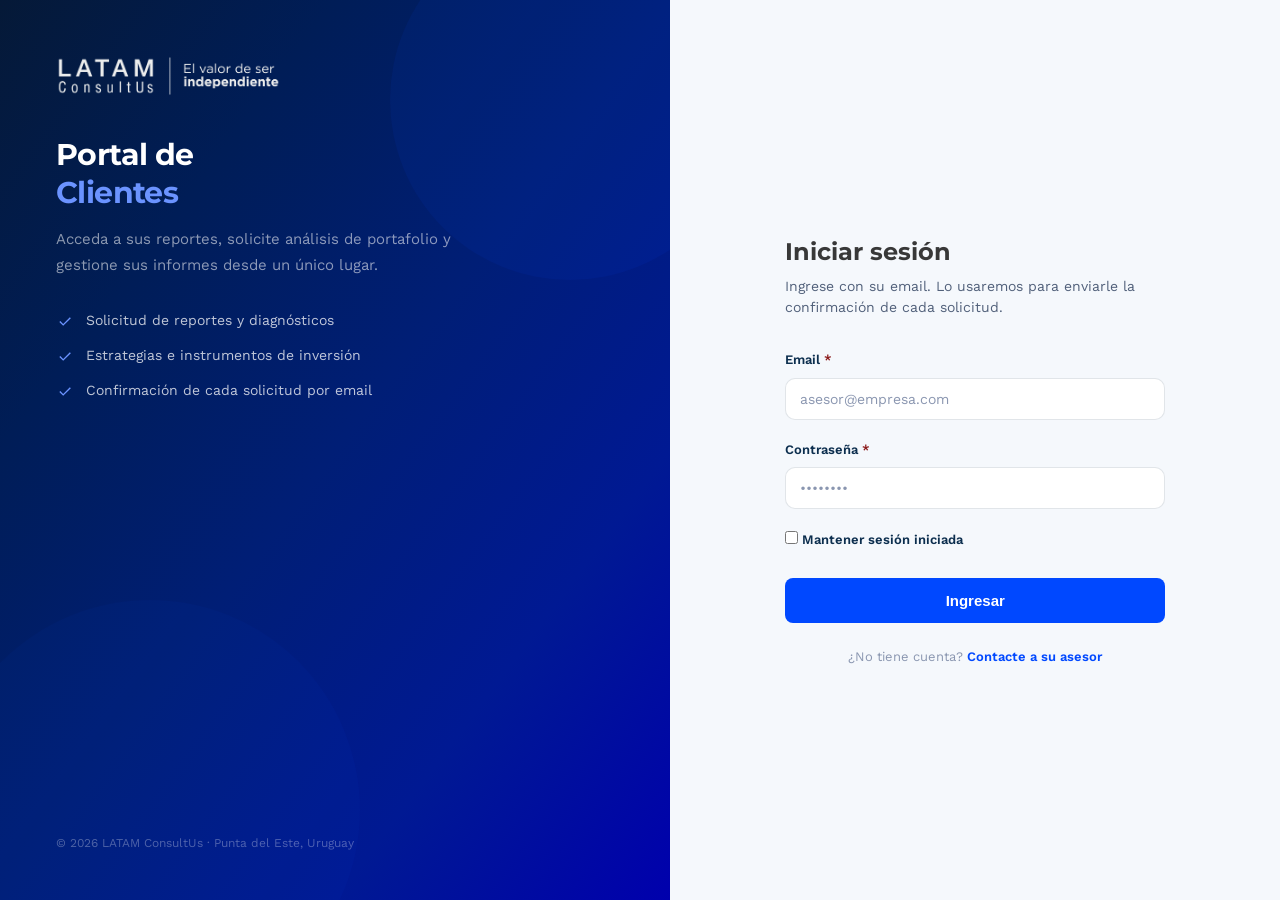
==== commit 1ce88305: "Envío de formularios por email (FormSubmit) + login con email Restaura el login como entrada (el usu" ====
--- a/index.html
+++ b/index.html
@@ -3,563 +3,61 @@
 <head>
 <meta charset="UTF-8">
 <meta name="viewport" content="width=device-width, initial-scale=1.0">
-<title>Portal de Clientes — LATAM ConsultUs</title>
+<title>Acceso clientes — LATAM ConsultUs</title>
 <link rel="stylesheet" href="assets/css/styles.css">
 </head>
 <body>
 
-<div class="portal-shell">
+<div class="login-wrap">
 
-  <!-- SIDEBAR -->
-  <aside class="sidebar" id="sidebar">
-    <a href="https://www.latamconsultus.com/" class="logo on-dark">
-      <img src="assets/img/logo-latam-blanco.png" alt="LATAM ConsultUs — El valor de ser independiente" class="brand-logo">
-    </a>
-
-    <div class="sidebar-group">
-      <div class="sidebar-group-title">Principal</div>
-      <div class="sidebar-link active" data-section="inicio">
-        <svg viewBox="0 0 20 20"><path d="M10 2L2 8v10h6v-6h4v6h6V8z"/></svg> Inicio
-      </div>
+  <!-- ASIDE (marca) -->
+  <aside class="login-aside">
+    <div class="login-aside-content">
+      <a href="https://www.latamconsultus.com/" class="logo on-dark">
+        <img src="assets/img/logo-latam-blanco.png" alt="LATAM ConsultUs — El valor de ser independiente" class="brand-logo">
+      </a>
+      <h2>Portal de<br><span>Clientes</span></h2>
+      <p>Acceda a sus reportes, solicite análisis de portafolio y gestione sus informes desde un único lugar.</p>
+      <ul class="login-features">
+        <li><svg viewBox="0 0 20 20"><path d="M8 13.2L4.8 10l-1.1 1.1L8 15.4l8.5-8.5-1.1-1.1z"/></svg> Solicitud de reportes y diagnósticos</li>
+        <li><svg viewBox="0 0 20 20"><path d="M8 13.2L4.8 10l-1.1 1.1L8 15.4l8.5-8.5-1.1-1.1z"/></svg> Estrategias e instrumentos de inversión</li>
+        <li><svg viewBox="0 0 20 20"><path d="M8 13.2L4.8 10l-1.1 1.1L8 15.4l8.5-8.5-1.1-1.1z"/></svg> Confirmación de cada solicitud por email</li>
+      </ul>
     </div>
-
-    <div class="sidebar-group">
-      <div class="sidebar-group-title">Portafolios</div>
-      <div class="sidebar-link" data-section="portafolios">
-        <svg viewBox="0 0 20 20"><path d="M3 3h14v3H3zm0 5h14v3H3zm0 5h9v3H3z"/></svg> Mis Portafolios
-      </div>
-      <div class="sidebar-link" data-section="estrategias">
-        <svg viewBox="0 0 20 20"><path d="M3 14l4-5 3 3 5-7 2 2v6z"/></svg> Estrategias de Inversión
-      </div>
-    </div>
-
-    <div class="sidebar-group">
-      <div class="sidebar-group-title">Instrumentos de Inversión</div>
-      <div class="sidebar-link" data-section="bonos">
-        <svg viewBox="0 0 20 20"><path d="M4 4h12v2H4zm0 5h12v2H4zm0 5h8v2H4z"/></svg> Bonos
-      </div>
-      <div class="sidebar-link" data-section="fondos">
-        <svg viewBox="0 0 20 20"><path d="M3 3h6v6H3zm8 0h6v6h-6zM3 11h6v6H3zm8 0h6v6h-6z"/></svg> Fondos Mutuos
-      </div>
-      <div class="sidebar-link" data-section="etfs">
-        <svg viewBox="0 0 20 20"><path d="M3 14l4-5 3 3 5-7 2 2v6z"/></svg> ETFs
-      </div>
-      <div class="sidebar-link" data-section="acciones">
-        <svg viewBox="0 0 20 20"><path d="M3 16h14v2H3zm2-3h2v2H5zm4-4h2v6H9zm4 2h2v4h-2zm-8-6 5-3 4 2 4-3v3l-4 3-4-2-5 3z"/></svg> Acciones, Pref. y Estruct.
-      </div>
-    </div>
-
-    <div class="sidebar-foot">
-      <button class="btn btn-outline btn-block" id="logoutBtn">Cerrar sesión</button>
-    </div>
+    <div class="login-aside-foot">© 2026 LATAM ConsultUs · Punta del Este, Uruguay</div>
   </aside>
 
-  <!-- MAIN -->
-  <div class="portal-main">
-    <div class="portal-topbar">
-      <div style="display:flex; align-items:center; gap:14px;">
-        <button class="nav-toggle" id="sidebarToggle" style="display:none"><span></span><span></span><span></span></button>
-        <span class="crumb">Portal / <strong id="crumbCurrent" style="color:var(--text-primary)">Inicio</strong></span>
-      </div>
-      <div class="portal-user">
-        <span style="font-size:13px; color:var(--text-secondary)" id="userName">Cliente</span>
-        <div class="avatar" id="userAvatar">C</div>
-      </div>
+  <!-- LOGIN -->
+  <main class="login-main">
+    <div class="login-card">
+      <h3>Iniciar sesión</h3>
+      <p class="sub">Ingrese con su email. Lo usaremos para enviarle la confirmación de cada solicitud.</p>
+
+      <div class="alert alert-error" id="loginAlert">Por favor ingrese un email válido y su contraseña.</div>
+
+      <form id="loginForm" novalidate>
+        <div class="field">
+          <label for="usuario">Email <span class="req">*</span></label>
+          <input type="email" id="usuario" name="usuario" placeholder="asesor@empresa.com" autocomplete="email">
+        </div>
+        <div class="field">
+          <label for="clave">Contraseña <span class="req">*</span></label>
+          <input type="password" id="clave" name="clave" placeholder="••••••••" autocomplete="current-password">
+        </div>
+        <div class="field">
+          <label class="checkbox-field"><input type="checkbox" id="recordar"> Mantener sesión iniciada</label>
+        </div>
+        <div class="form-actions">
+          <button type="submit" class="btn btn-gold btn-block btn-lg">Ingresar</button>
+        </div>
+      </form>
+
+      <p style="text-align:center; margin-top:24px; font-size:13px; color:var(--text-muted);">
+        ¿No tiene cuenta? <a href="https://www.latamconsultus.com/" style="color:var(--blue); font-weight:600;">Contacte a su asesor</a>
+      </p>
     </div>
+  </main>
 
-    <div class="portal-content">
-
-      <!-- ============ INICIO ============ -->
-      <section class="form-section active" id="sec-inicio">
-        <div class="portal-hero">
-          <div class="portal-hero-text">
-            <div class="section-eyebrow">Portal de clientes</div>
-            <h2>Bienvenido<span id="heroUser"></span></h2>
-            <p>Acceda a sus portafolios, estrategias e instrumentos de inversión. Las solicitudes de reportes quedan disponibles en su biblioteca en un plazo máximo de 24 horas hábiles.</p>
-          </div>
-          <div class="portal-hero-badge">
-            <span class="num">24h</span>
-            <span class="lbl">plazo máximo<br>de entrega</span>
-          </div>
-        </div>
-
-        <div class="cards-grid">
-          <div class="svc-card" data-go="portafolios">
-            <div class="svc-icon"><svg viewBox="0 0 20 20"><path d="M3 3h14v3H3zm0 5h14v3H3zm0 5h9v3H3z"/></svg></div>
-            <h4>Mis Portafolios</h4>
-            <p>Diagnóstico de portafolios, reporte de rentabilidad y Top 10 Holdings.</p>
-          </div>
-          <div class="svc-card" data-go="estrategias">
-            <div class="svc-icon"><svg viewBox="0 0 20 20"><path d="M3 14l4-5 3 3 5-7 2 2v6z"/></svg></div>
-            <h4>Estrategias de Inversión</h4>
-            <p>Estrategias modelo, performance mensual y propuesta a medida.</p>
-          </div>
-          <div class="svc-card" data-go="bonos">
-            <div class="svc-icon"><svg viewBox="0 0 20 20"><path d="M4 4h12v2H4zm0 5h12v2H4zm0 5h8v2H4z"/></svg></div>
-            <h4>Bonos</h4>
-            <p>Bond Selection List, listado a medida, análisis y swaps.</p>
-          </div>
-          <div class="svc-card" data-go="fondos">
-            <div class="svc-icon"><svg viewBox="0 0 20 20"><path d="M3 3h6v6H3zm8 0h6v6h-6zM3 11h6v6H3zm8 0h6v6h-6z"/></svg></div>
-            <h4>Fondos Mutuos</h4>
-            <p>Mejores en su clase, factsheet delivery y comparativos.</p>
-          </div>
-          <div class="svc-card" data-go="etfs">
-            <div class="svc-icon"><svg viewBox="0 0 20 20"><path d="M3 14l4-5 3 3 5-7 2 2v6z"/></svg></div>
-            <h4>ETFs</h4>
-            <p>Estrategia, recomendados US y UCITS, análisis y comparativos.</p>
-          </div>
-          <div class="svc-card" data-go="acciones">
-            <div class="svc-icon"><svg viewBox="0 0 20 20"><path d="M3 16h14v2H3zm2-3h2v2H5zm4-4h2v6H9zm4 2h2v4h-2z"/></svg></div>
-            <h4>Acciones, Pref. y Estruct.</h4>
-            <p>Equity Targets, snapshots, análisis y productos estructurados.</p>
-          </div>
-        </div>
-      </section>
-
-      <!-- ============ MIS PORTAFOLIOS ============ -->
-      <section class="form-section" id="sec-portafolios">
-        <div class="section-eyebrow">Mis Portafolios</div>
-        <h2 class="section-title">Diagnóstico de Portafolios / Reporte de Rentabilidad de Cuenta</h2>
-
-        <div class="stepper"><div class="dot">1</div><div class="bar"></div></div>
-
-        <div class="alert alert-success" id="alert-portafolios">Solicitud ingresada correctamente. El reporte quedará disponible en su biblioteca en un plazo máximo de 24 horas hábiles.</div>
-
-        <div class="form-grid">
-          <div class="form-instructions">
-            <p class="lead">1) DIAGNÓSTICO y sugerencias: utilice el siguiente formulario para ingresar sus portafolios en la Biblioteca.</p>
-            <p>Es su responsabilidad ingresar el perfil correspondiente a cada cliente. Seleccione el perfil en el campo correspondiente.</p>
-            <p>Si Usted no dispone de un Perfil de Riesgo haga clic aquí. Tenga a bien completar el formulario, generar el PDF y adjuntarlo a la solicitud.</p>
-            <p>Adjunte el Portafolio de su cliente en formato XLS o XLSX (Excel).</p>
-            <p class="lead">2) Para obtener el informe de RENTABILIDAD, ingrese una planilla excel con:</p>
-            <p><strong>Hoja 1:</strong> valor diario del portafolio<br>
-               <strong>Hoja 2:</strong> detalle de los movimientos de la cuenta cash (aportes, retiros, dividendos, intereses, etc)<br>
-               <strong>Hoja 3:</strong> composición del portafolio.</p>
-            <p>La cuenta deberá tener una antigüedad mínima de 1 año. Los reportes quedarán disponibles en su Biblioteca en un plazo máximo de 24 horas hábiles.</p>
-          </div>
-
-          <div class="card">
-            <div class="card-title">Solicitud de reporte</div>
-            <div class="card-sub">Diagnóstico y rentabilidad de portafolio</div>
-            <form id="form-portafolios" novalidate>
-              <div class="field-row">
-                <div class="field">
-                  <label for="codigo">Código cliente <span class="req">*</span></label>
-                  <input type="text" id="codigo" placeholder="Número de 4 cifras" inputmode="numeric" maxlength="4">
-                </div>
-                <div class="field">
-                  <label for="perfil">Perfil de riesgo <span class="req">*</span></label>
-                  <select id="perfil">
-                    <option>Conservador</option><option>Moderado</option><option>Balanceado</option>
-                    <option>Dinámico</option><option>Distributivo</option><option>Agresivo</option>
-                  </select>
-                </div>
-              </div>
-              <div class="field">
-                <label>Archivo Perfil de riesgo</label>
-                <div class="file-field"><label class="file-trigger" for="f-perfil">Seleccionar archivo</label><span class="file-name" data-for="f-perfil">Ningún archivo seleccionado</span><input type="file" id="f-perfil" accept=".pdf"></div>
-              </div>
-              <div class="field">
-                <label>Archivo Portafolio del cliente <span class="req">*</span></label>
-                <div class="file-field"><label class="file-trigger" for="f-portafolio">Seleccionar archivo</label><span class="file-name" data-for="f-portafolio">Ningún archivo seleccionado</span><input type="file" id="f-portafolio" accept=".xls,.xlsx"></div>
-                <div class="hint">Formato XLS o XLSX (Excel).</div>
-              </div>
-              <div class="field">
-                <label>Archivo Rentabilidad de cuenta</label>
-                <div class="file-field"><label class="file-trigger" for="f-rentabilidad">Seleccionar archivo</label><span class="file-name" data-for="f-rentabilidad">Ningún archivo seleccionado</span><input type="file" id="f-rentabilidad" accept=".xls,.xlsx"></div>
-              </div>
-              <div class="field">
-                <label for="comentarios">Comentarios</label>
-                <textarea id="comentarios" placeholder="Indicaciones adicionales para el equipo de análisis…"></textarea>
-              </div>
-              <div class="banner-warn">Solo queda una solicitud de reporte asociada a su plan en el mes en curso.</div>
-              <div class="form-actions"><button type="submit" class="btn btn-gold btn-block btn-lg">Ingresar</button></div>
-            </form>
-          </div>
-        </div>
-
-        <div style="margin-top:48px;">
-          <h3 style="font-size:22px; margin-bottom:8px;">Top 10 Holdings</h3>
-          <div class="igrid">
-            <div class="icard">
-              <div class="icard-head">Top 10 Holdings</div>
-              <div class="icard-body">
-                <p>Un reporte con la evolución de las 10 mayores tenencias de su cartera. Ingrese el formulario con ISIN y nombre del activo. Al cierre de cada mes el reporte quedará disponible en su biblioteca.</p>
-                <form id="form-top10" novalidate>
-                  <div class="field">
-                    <label>Formulario de holdings <span class="req">*</span></label>
-                    <div class="file-field"><label class="file-trigger" for="f-top10">Seleccionar archivo</label><span class="file-name" data-for="f-top10">Ningún archivo seleccionado</span><input type="file" id="f-top10" accept=".xls,.xlsx,.csv"></div>
-                  </div>
-                  <button type="submit" class="btn btn-gold">Ingresar</button>
-                </form>
-              </div>
-            </div>
-          </div>
-        </div>
-
-        <div style="margin-top:48px;">
-          <h3 style="font-size:22px; margin-bottom:8px;">Mis Portafolios</h3>
-          <p class="section-lead" style="margin-bottom:16px;">Esta biblioteca contiene todos los reportes "Diagnóstico de Portafolio" solicitados por Usted. Utilice el ícono de histórico para acceder a sus reportes y mantener actualizados sus archivos.</p>
-          <div class="table-wrap">
-            <table class="lib-table">
-              <thead><tr><th>#</th><th>Código</th><th>Ingreso</th><th>Perfil de riesgo</th><th>Perfil</th><th>Portfolio</th><th>Rentabilidad</th><th>Diagnóstico</th><th>Estado</th></tr></thead>
-              <tbody>
-                <tr><td>1</td><td>1111</td><td>27/03/2026</td><td>Dinámico</td><td><span class="mini">Ver perfil</span></td><td><span class="mini">Ver portfolio</span></td><td>—</td><td>Procesando…</td><td><span class="pill">Pendiente</span></td></tr>
-                <tr><td>2</td><td>2345</td><td>07/12/2022</td><td>Conservador</td><td><span class="mini">Ver perfil</span></td><td><span class="mini">Ver portfolio</span></td><td>—</td><td>Procesando…</td><td><span class="pill">Pendiente</span></td></tr>
-              </tbody>
-            </table>
-          </div>
-        </div>
-      </section>
-
-      <!-- ============ ESTRATEGIAS DE INVERSIÓN ============ -->
-      <section class="form-section" id="sec-estrategias">
-        <div class="section-eyebrow">Estrategias de Inversión</div>
-        <h2 class="section-title">Estrategias de Inversión</h2>
-        <p class="section-lead">Nuestras estrategias están diseñadas pensando en las necesidades y objetivos de un cliente latinoamericano; combinando fondos mutuos de renta fija, variable y alternativos en diferentes porcentajes. Si estos portafolios no se adaptan a su cliente, puede solicitar una propuesta de inversión a medida.</p>
-
-        <div class="igrid">
-          <div class="icard">
-            <div class="icard-head">Estrategias modelo</div>
-            <div class="icard-body">
-              <div class="doc-list">
-                <a class="doc-link" href="assets/pdf/estrategia_conservadora.pdf" target="_blank" rel="noopener"><svg viewBox="0 0 24 24"><path d="M6 2h9l5 5v15H6z"/></svg> Estrategia Conservadora</a>
-                <a class="doc-link" href="assets/pdf/estrategia_moderada.pdf" target="_blank" rel="noopener"><svg viewBox="0 0 24 24"><path d="M6 2h9l5 5v15H6z"/></svg> Estrategia Moderada</a>
-                <a class="doc-link" href="assets/pdf/estrategia_dinamica.pdf" target="_blank" rel="noopener"><svg viewBox="0 0 24 24"><path d="M6 2h9l5 5v15H6z"/></svg> Estrategia Dinámica</a>
-                <a class="doc-link" href="assets/pdf/estrategia_income.pdf" target="_blank" rel="noopener"><svg viewBox="0 0 24 24"><path d="M6 2h9l5 5v15H6z"/></svg> Estrategia Income</a>
-                <a class="doc-link" href="assets/pdf/portfolio_esg.pdf" target="_blank" rel="noopener"><svg viewBox="0 0 24 24"><path d="M6 2h9l5 5v15H6z"/></svg> Portfolio ESG</a>
-                <a class="doc-link" href="assets/pdf/estrategia_etfs.pdf" target="_blank" rel="noopener"><svg viewBox="0 0 24 24"><path d="M6 2h9l5 5v15H6z"/></svg> Estrategia ETF's</a>
-                <a class="doc-link" href="assets/pdf/informe_de_gestion.pdf" target="_blank" rel="noopener"><svg viewBox="0 0 24 24"><path d="M6 2h9l5 5v15H6z"/></svg> Informe de Gestión</a>
-              </div>
-            </div>
-          </div>
-          <div class="icard">
-            <div class="icard-head">Performance · 30-04-2026</div>
-            <div class="icard-body" style="padding:0;">
-              <table class="perf-table">
-                <thead><tr><th>Estrategia</th><th>MTD</th><th>YTD</th></tr></thead>
-                <tbody>
-                  <tr><td>Conservador LATAM</td><td class="pos">2.54</td><td class="pos">1.08</td></tr>
-                  <tr><td>Moderada LATAM</td><td class="pos">4.28</td><td class="pos">1.00</td></tr>
-                  <tr><td>Dinámico LATAM</td><td class="pos">8.37</td><td class="pos">2.73</td></tr>
-                  <tr><td>Distributiva LATAM</td><td class="pos">2.39</td><td class="pos">1.66</td></tr>
-                  <tr><td>Estrategia 1MM Plus</td><td class="pos">3.88</td><td class="pos">0.95</td></tr>
-                  <tr><td>ETF Moderate Portfolio</td><td class="pos">5.35</td><td class="pos">4.45</td></tr>
-                </tbody>
-              </table>
-            </div>
-          </div>
-        </div>
-
-        <div style="margin-top:48px;">
-          <h3 style="font-size:22px; margin-bottom:8px;">Portafolio a medida</h3>
-          <p class="section-lead" style="margin-bottom:16px;">Complete el formulario para recibir un portafolio a medida. Plazo máximo de entrega 24 horas. El campo Perfil de Riesgo es obligatorio.</p>
-          <div class="alert alert-success" id="alert-medida">Solicitud enviada. Recibirá su propuesta de portafolio en su biblioteca.</div>
-          <div class="card" style="max-width:680px;">
-            <form id="form-medida" novalidate>
-              <div class="field-row">
-                <div class="field"><label for="m-monto">Monto en USD <span class="req">*</span></label><input type="number" id="m-monto" placeholder="ej. 250000" min="0"></div>
-                <div class="field"><label for="m-perfil">Perfil de riesgo <span class="req">*</span></label><select id="m-perfil"><option>Conservador</option><option>Moderado</option><option>Balanceado</option><option>Dinámico</option><option>Distributivo</option><option>Agresivo</option></select></div>
-              </div>
-              <div class="field-row">
-                <div class="field"><label for="m-retorno">Retorno esperado %</label><input type="number" id="m-retorno" placeholder="ej. 6" step="0.1"></div>
-                <div class="field"><label for="m-horizonte">Horizonte temporal</label><select id="m-horizonte"><option>Corto hasta 3 años</option><option>Mediano 3 a 7 años</option><option>Largo más de 7 años</option></select></div>
-              </div>
-              <div class="field"><label for="m-pais">País de residencia</label><select id="m-pais"><option>Argentina</option><option>Uruguay</option><option>Chile</option><option>Brasil</option><option>Paraguay</option><option>Bolivia</option><option>Perú</option><option>Otro</option></select></div>
-              <div class="field"><label for="m-comentarios">Comentarios</label><textarea id="m-comentarios" placeholder="Objetivos, restricciones, preferencias…"></textarea></div>
-              <div class="form-actions"><button type="submit" class="btn btn-gold btn-block btn-lg">Solicitar Portafolio</button></div>
-            </form>
-          </div>
-        </div>
-      </section>
-
-      <!-- ============ BONOS ============ -->
-      <section class="form-section" id="sec-bonos">
-        <div class="section-eyebrow">Instrumentos de Inversión</div>
-        <h2 class="section-title">Bonos</h2>
-        <p class="section-lead">Para los títulos de renta fija, brindamos servicios para ayudarlo a mejorar sus portafolios y buscar oportunidades de inversión. Plazo máximo de entrega 24 hs.</p>
-        <div class="alert alert-success" id="alert-bonos">Solicitud enviada. El reporte quedará disponible en su biblioteca en un plazo máximo de 24 horas hábiles.</div>
-
-        <div class="igrid">
-          <div class="icard">
-            <div class="icard-head">Bond Selection List</div>
-            <div class="icard-body">
-              <p>Las mejores ideas de inversión en renta fija individual reunidas aquí. Todos los créditos analizados y con seguimiento diario, para ahorrarle tiempo y aumentar la productividad de sus carteras.</p>
-              <div class="doc-list">
-                <a class="doc-link" href="https://maximusnextgeneration-code.github.io/Bond-Selecction-List/#top" target="_blank" rel="noopener"><svg viewBox="0 0 24 24"><path d="M6 2h9l5 5v15H6z"/></svg> Bond Selection List</a>
-              </div>
-            </div>
-          </div>
-
-          <div class="icard">
-            <div class="icard-head">Solicitud de listado con condiciones</div>
-            <div class="icard-body">
-              <p>Completando el siguiente formulario le haremos llegar un listado de bonos específicos.</p>
-              <form id="form-listado" novalidate>
-                <div class="field-row">
-                  <div class="field"><label for="b-calidad">Calidad crediticia</label><select id="b-calidad"><option>AAA</option><option>AA</option><option>A</option><option>BBB</option><option>BB</option><option>B</option><option>Sin restricción</option></select></div>
-                  <div class="field"><label for="b-emisor">Tipo de emisor</label><select id="b-emisor"><option>Gobierno</option><option>Corporativo</option><option>Supranacional</option><option>Indistinto</option></select></div>
-                </div>
-                <div class="field-row">
-                  <div class="field"><label for="b-monto">Monto mínimo operable</label><input type="number" id="b-monto" placeholder="ej. 1000" min="0"></div>
-                  <div class="field"><label for="b-moneda">Moneda/s</label><input type="text" id="b-moneda" placeholder="USD, EUR…"></div>
-                </div>
-                <div class="field-row">
-                  <div class="field"><label for="b-ytm">YTM mínimo (%)</label><input type="number" id="b-ytm" placeholder="ej. 6" step="0.1"></div>
-                  <div class="field"><label for="b-venc">Vencimiento (años)</label><input type="number" id="b-venc" placeholder="ej. 5" min="0"></div>
-                </div>
-                <div class="field"><label class="checkbox-field"><input type="checkbox" id="b-perp"> ¿Desea incluir bonos perpetuos y/o acciones preferidas?</label></div>
-                <div class="field"><label for="b-coment">Comentarios</label><textarea id="b-coment" placeholder="Condiciones adicionales…"></textarea></div>
-                <button type="submit" class="btn btn-gold">Solicitar listado</button>
-              </form>
-            </div>
-          </div>
-
-          <div class="icard">
-            <div class="icard-head">Análisis de un bono específico</div>
-            <div class="icard-body">
-              <p>Ingresando ISIN de cualquier bono o nombre de la emisión, le hacemos llegar un análisis con nuestras recomendaciones.</p>
-              <form id="form-bono-analisis" novalidate>
-                <div class="field"><label for="ba-isin">Código ISIN o nombre <span class="req">*</span></label><input type="text" id="ba-isin" placeholder="Código ISIN o nombre de la emisión"></div>
-                <button type="submit" class="btn btn-gold">Solicitar análisis de un bono</button>
-              </form>
-            </div>
-          </div>
-
-          <div class="icard">
-            <div class="icard-head">How can I swap?</div>
-            <div class="icard-body">
-              <p>Ingresando ISIN de cualquier bono o nombre de la emisión, le hacemos llegar una idea que agregue valor.</p>
-              <form id="form-swap" novalidate>
-                <div class="field"><label for="sw-isin">Código ISIN o nombre <span class="req">*</span></label><input type="text" id="sw-isin" placeholder="Código ISIN o nombre de la emisión"></div>
-                <div class="field"><label for="sw-coment">Comentarios</label><textarea id="sw-coment" placeholder="Objetivo del swap…"></textarea></div>
-                <button type="submit" class="btn btn-gold">Solicitar swap</button>
-              </form>
-            </div>
-          </div>
-        </div>
-      </section>
-
-      <!-- ============ FONDOS MUTUOS ============ -->
-      <section class="form-section" id="sec-fondos">
-        <div class="section-eyebrow">Instrumentos de Inversión</div>
-        <h2 class="section-title">Fondos Mutuos</h2>
-        <p class="section-lead">Disponemos de diferentes herramientas para ayudarlo a construir los mejores portafolios. Plazo máximo de entrega 24 hs.</p>
-        <div class="alert alert-success" id="alert-fondos">Solicitud enviada. El reporte quedará disponible en su biblioteca en un plazo máximo de 24 horas hábiles.</div>
-
-        <div class="igrid">
-          <div class="icard">
-            <div class="icard-head">Mejores en su clase</div>
-            <div class="icard-body">
-              <ul class="bullets">
-                <li>Surge de un minucioso análisis de un universo de más de 1.000 fondos bajo observación.</li>
-                <li>Se adaptan a nuestra visión actual del mercado y sus perspectivas a futuro.</li>
-              </ul>
-              <div class="doc-list">
-                <a class="doc-link" href="https://maximusnextgeneration-code.github.io/TRL-Fondos/" target="_blank" rel="noopener"><svg viewBox="0 0 24 24"><path d="M6 2h9l5 5v15H6z"/></svg> Top Recommendations</a>
-              </div>
-            </div>
-          </div>
-
-          <div class="icard">
-            <div class="icard-head">Factsheet Delivery</div>
-            <div class="icard-body">
-              <p>Ingresando ISIN o nombre del fondo le enviamos el último factsheet a su correo.</p>
-              <form id="form-factsheet" novalidate>
-                <div class="field"><label for="fs-isin">Código ISIN del fondo o nombre <span class="req">*</span></label><input type="text" id="fs-isin" placeholder="ISIN o nombre del fondo"></div>
-                <button type="submit" class="btn btn-gold">Solicitar Factsheet</button>
-              </form>
-            </div>
-          </div>
-        </div>
-
-        <div class="icard" style="margin-top:20px;">
-          <div class="icard-head">Análisis de fondos mutuos</div>
-          <div class="icard-body">
-            <p>Disponemos de diferentes herramientas para ayudarlo a construir los mejores portafolios.</p>
-            <div class="igrid" style="margin-top:0;">
-              <div>
-                <label style="display:block;font-size:13px;font-weight:600;margin-bottom:8px;">Comparativos modelo</label>
-                <div class="doc-list">
-                  <a class="doc-link" href="assets/pdf/side_by_side_equities.pdf" target="_blank" rel="noopener"><svg viewBox="0 0 24 24"><path d="M6 2h9l5 5v15H6z"/></svg> Side by Side Equities</a>
-                  <a class="doc-link" href="assets/pdf/modelo_acciones.pdf" target="_blank" rel="noopener"><svg viewBox="0 0 24 24"><path d="M6 2h9l5 5v15H6z"/></svg> Modelo Acciones</a>
-                  <a class="doc-link" href="assets/pdf/modelo_renta_fija.pdf" target="_blank" rel="noopener"><svg viewBox="0 0 24 24"><path d="M6 2h9l5 5v15H6z"/></svg> Modelo Renta Fija</a>
-                </div>
-              </div>
-              <div>
-                <form id="form-fondo-analisis" novalidate>
-                  <div class="field"><label for="fa-isin">Análisis de fondo <span class="req">*</span></label><input type="text" id="fa-isin" placeholder="Código ISIN o nombre"></div>
-                  <div class="field"><label for="fa-coment">Comentarios</label><textarea id="fa-coment" placeholder="…"></textarea></div>
-                  <button type="submit" class="btn btn-gold">Solicitar análisis de Fondo</button>
-                </form>
-              </div>
-              <div>
-                <form id="form-fondo-comp" novalidate>
-                  <div class="field"><label for="fc-isins">Solicitar comparativos <span class="req">*</span></label><textarea id="fc-isins" placeholder="Ingrese los códigos ISIN (uno por línea)"></textarea><div class="hint">Compare un fondo con otro o con varios.</div></div>
-                  <button type="submit" class="btn btn-gold">Solicitar comparativo</button>
-                </form>
-              </div>
-            </div>
-          </div>
-        </div>
-      </section>
-
-      <!-- ============ ETFS ============ -->
-      <section class="form-section" id="sec-etfs">
-        <div class="section-eyebrow">Instrumentos de Inversión</div>
-        <h2 class="section-title">ETFs</h2>
-        <p class="section-lead">El mundo de los ETFs está cambiando y su utilización avanza a gran ritmo. Ponemos a su disposición nuestras herramientas de análisis y las mejores ideas de inversión asociadas a cada necesidad. Plazo máximo de entrega 24 hs.</p>
-        <div class="alert alert-success" id="alert-etfs">Solicitud enviada. El reporte quedará disponible en su biblioteca en un plazo máximo de 24 horas hábiles.</div>
-
-        <div class="igrid">
-          <div class="icard">
-            <div class="icard-head">Estrategia</div>
-            <div class="icard-body">
-              <p>Nuestra estrategia exclusiva de ETFs está diseñada para el cliente latinoamericano, buscando de manera activa la combinación de los distintos activos de acuerdo a un perfil moderado.</p>
-              <div class="doc-list">
-                <a class="doc-link" href="assets/pdf/estrategia_etfs.pdf" target="_blank" rel="noopener"><svg viewBox="0 0 24 24"><path d="M6 2h9l5 5v15H6z"/></svg> Estrategia ETF's</a>
-                <a class="doc-link" href="assets/pdf/etf_dashboard.pdf" target="_blank" rel="noopener"><svg viewBox="0 0 24 24"><path d="M6 2h9l5 5v15H6z"/></svg> ETF's Dashboard</a>
-              </div>
-            </div>
-          </div>
-          <div class="icard">
-            <div class="icard-head">Básicos imperdibles</div>
-            <div class="icard-body">
-              <p>Claves para participar de un mercado que ofrece eficiencia y valor para los inversores.</p>
-              <div class="doc-list">
-                <a class="doc-link" href="assets/pdf/conceptos_basicos.pdf" target="_blank" rel="noopener"><svg viewBox="0 0 24 24"><path d="M6 2h9l5 5v15H6z"/></svg> Conceptos Básicos</a>
-                <a class="doc-link" href="assets/pdf/marco_de_seleccion.pdf" target="_blank" rel="noopener"><svg viewBox="0 0 24 24"><path d="M6 2h9l5 5v15H6z"/></svg> Marco de Selección</a>
-                <a class="doc-link" href="assets/pdf/us_versus_ucits.pdf" target="_blank" rel="noopener"><svg viewBox="0 0 24 24"><path d="M6 2h9l5 5v15H6z"/></svg> US versus UCITS</a>
-              </div>
-            </div>
-          </div>
-          <div class="icard">
-            <div class="icard-head">ETFs listados en US</div>
-            <div class="icard-body">
-              <p>Encontrá una completa selección de los mejores ETFs domiciliados en EEUU.</p>
-              <div class="doc-list">
-                <a class="doc-link" href="assets/pdf/us_top_recommendation_list.pdf" target="_blank" rel="noopener"><svg viewBox="0 0 24 24"><path d="M6 2h9l5 5v15H6z"/></svg> US Listed Top Recommendation List</a>
-                <a class="doc-link" href="assets/pdf/us_performance_sheet.pdf" target="_blank" rel="noopener"><svg viewBox="0 0 24 24"><path d="M6 2h9l5 5v15H6z"/></svg> US Listed Performance Sheet</a>
-              </div>
-            </div>
-          </div>
-          <div class="icard">
-            <div class="icard-head">ETFs UCITS</div>
-            <div class="icard-body">
-              <p>Porque el universo offshore es clave en nuestro enfoque, le presentamos una completa selección de los mejores ETFs UCITS.</p>
-              <div class="doc-list">
-                <a class="doc-link" href="assets/pdf/ucits_performance_sheet.pdf" target="_blank" rel="noopener"><svg viewBox="0 0 24 24"><path d="M6 2h9l5 5v15H6z"/></svg> UCITS Listed Performance Sheet</a>
-              </div>
-            </div>
-          </div>
-          <div class="icard">
-            <div class="icard-head">Análisis de ETF o sector</div>
-            <div class="icard-body">
-              <p>Ingresando ticker o nombre de cualquier ETF, le hacemos llegar un análisis con nuestras recomendaciones.</p>
-              <form id="form-etf-analisis" novalidate>
-                <div class="field"><label for="ea-ticker">Ticker o sector <span class="req">*</span></label><input type="text" id="ea-ticker" placeholder="Ticker o sector"></div>
-                <div class="field"><label for="ea-coment">Comentarios</label><textarea id="ea-coment" placeholder="…"></textarea></div>
-                <button type="submit" class="btn btn-gold">Solicitar análisis</button>
-              </form>
-            </div>
-          </div>
-          <div class="icard">
-            <div class="icard-head">Solicitar comparativos</div>
-            <div class="icard-body">
-              <p>Compare de manera directa dos ETFs ingresando sus tickers.</p>
-              <form id="form-etf-h2h" novalidate>
-                <div class="field"><label for="h2h-a">Ticker <span class="req">*</span></label><input type="text" id="h2h-a" placeholder="ej. SPY" style="text-transform:uppercase;"></div>
-                <div class="vs-divider">VS</div>
-                <div class="field"><label for="h2h-b">Ticker <span class="req">*</span></label><input type="text" id="h2h-b" placeholder="ej. VOO" style="text-transform:uppercase;"></div>
-                <button type="submit" class="btn btn-gold">Solicitar Head to Head</button>
-              </form>
-            </div>
-          </div>
-        </div>
-      </section>
-
-      <!-- ============ ACCIONES, PREFERIDAS Y ESTRUCTURADOS ============ -->
-      <section class="form-section" id="sec-acciones">
-        <div class="section-eyebrow">Instrumentos de Inversión</div>
-        <h2 class="section-title">Acciones, Preferidas y Estructurados</h2>
-        <p class="section-lead">La cantidad y variedad en la oferta junto con la alta complejidad de los Estructurados amerita un análisis concienzudo y profesional de los riesgos de este tipo de productos. Aquí le presentamos una selección de ideas ya evaluadas. Plazo máximo de entrega 24 hs.</p>
-        <div class="alert alert-success" id="alert-acciones">Solicitud enviada. El reporte quedará disponible en su biblioteca en un plazo máximo de 24 horas hábiles.</div>
-
-        <div class="igrid">
-          <div class="icard">
-            <div class="icard-head">Equity Targets</div>
-            <div class="icard-body">
-              <p>Le presentamos las expectativas de rendimiento de las principales bolsas del mundo. Seleccione el índice, despliegue sus componentes, aplique los filtros y obtendrá información actualizada según sus preferencias.</p>
-              <div class="doc-list">
-                <a class="doc-link" href="https://maximusnextgeneration-code.github.io/Equity-Targets/" target="_blank" rel="noopener"><svg viewBox="0 0 24 24" style="fill:#1A7A4A"><path d="M6 2h9l5 5v15H6z"/></svg> Equity Targets</a>
-              </div>
-            </div>
-          </div>
-          <div class="icard">
-            <div class="icard-head">Acciones preferentes</div>
-            <div class="icard-body">
-              <div class="doc-list">
-                <a class="doc-link" href="#"><svg viewBox="0 0 24 24"><path d="M6 2h9l5 5v15H6z"/></svg> Listado de acciones preferidas</a>
-              </div>
-            </div>
-          </div>
-          <div class="icard">
-            <div class="icard-head">Análisis de una acción específica</div>
-            <div class="icard-body">
-              <p>Ingresando el ticker de cualquier acción o nombre de la compañía, le hacemos llegar un análisis con nuestras recomendaciones.</p>
-              <form id="form-accion-analisis" novalidate>
-                <div class="field"><label for="aa-ticker">Código ISIN, ticker o nombre <span class="req">*</span></label><input type="text" id="aa-ticker" placeholder="Ticker o nombre de la compañía"></div>
-                <button type="submit" class="btn btn-gold">Solicitar análisis</button>
-              </form>
-            </div>
-          </div>
-          <div class="icard">
-            <div class="icard-head">Equity Snapshot</div>
-            <div class="icard-body">
-              <p>Ingresando el ticker de cualquier acción le hacemos llegar un flash report con una instantánea de las métricas operativas y financieras clave de una empresa.</p>
-              <form id="form-equity-snapshot" novalidate>
-                <div class="field"><label for="es-ticker">Código ISIN, ticker o nombre <span class="req">*</span></label><input type="text" id="es-ticker" placeholder="Ticker o nombre"></div>
-                <div class="field"><label class="checkbox-field"><input type="checkbox" id="es-tiene"> ¿Tiene la acción?</label></div>
-                <div class="field"><label for="es-coment">Comentarios</label><textarea id="es-coment" placeholder="…"></textarea></div>
-                <button type="submit" class="btn btn-gold">Solicitar análisis</button>
-              </form>
-            </div>
-          </div>
-          <div class="icard">
-            <div class="icard-head">Solicitud de producto estructurado a medida</div>
-            <div class="icard-body">
-              <p>Completando tres filtros le hacemos llegar propuestas de productos estructurados.</p>
-              <form id="form-estructurado-medida" novalidate>
-                <div class="field-row">
-                  <div class="field"><label for="pe-plazo">Plazo máximo (años)</label><input type="number" id="pe-plazo" placeholder="1" min="0"></div>
-                  <div class="field"><label for="pe-tipo">Tipo de producto</label><select id="pe-tipo"><option>Autocallable</option><option>Phoenix</option><option>Reverse Convertible</option><option>Capital protegido</option></select></div>
-                </div>
-                <div class="field"><label for="pe-rend">Rendimiento esperado %</label><input type="number" id="pe-rend" placeholder="ej. 10" step="0.1"></div>
-                <div class="field"><label for="pe-coment">Comentarios</label><textarea id="pe-coment" placeholder="Subyacentes preferidos, restricciones…"></textarea></div>
-                <button type="submit" class="btn btn-gold">Solicitar producto estructurado</button>
-              </form>
-            </div>
-          </div>
-          <div class="icard">
-            <div class="icard-head">Análisis de producto estructurado</div>
-            <div class="icard-body">
-              <p>Como parte de nuestro paquete de servicios y soluciones, llevamos a cabo un análisis detallado de un producto estructurado específico.</p>
-              <form id="form-estructurado-analisis" novalidate>
-                <div class="field">
-                  <label>Ficha PDF del producto <span class="req">*</span></label>
-                  <div class="file-field"><label class="file-trigger" for="f-ficha">Seleccionar archivo</label><span class="file-name" data-for="f-ficha">Ningún archivo seleccionado</span><input type="file" id="f-ficha" accept=".pdf"></div>
-                </div>
-                <div class="field"><label for="pa-coment">Comentarios</label><textarea id="pa-coment" placeholder="…"></textarea></div>
-                <button type="submit" class="btn btn-gold">Solicitar análisis</button>
-              </form>
-            </div>
-          </div>
-        </div>
-      </section>
-
-    </div>
-  </div>
 </div>
 
 <script src="assets/js/main.js"></script>
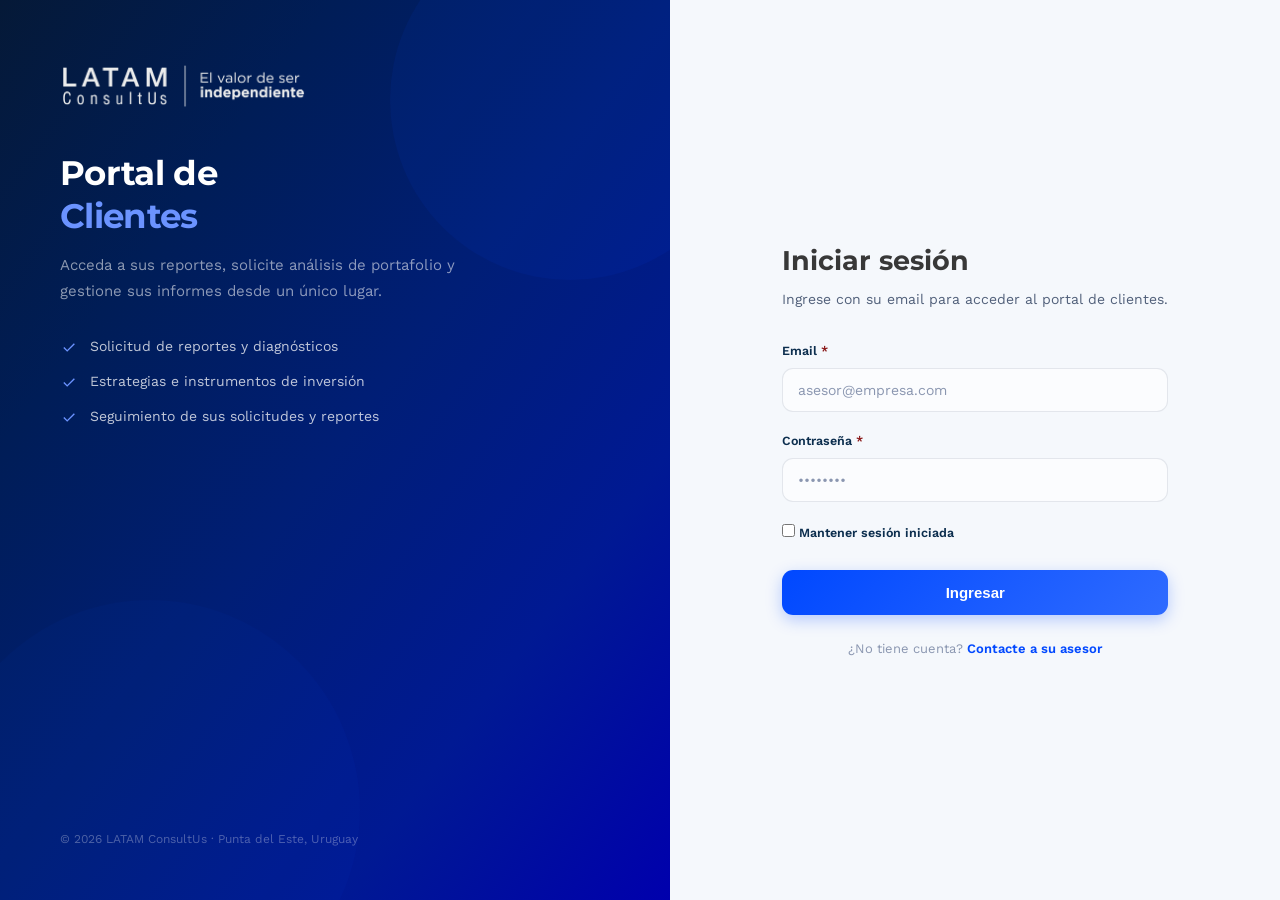
==== commit 4f8531ed: "Upgrade UI/UX del portal y login; solicitudes solo a Gmail Refina inputs, tarjetas (detalle en heade" ====
--- a/index.html
+++ b/index.html
@@ -21,7 +21,7 @@
       <ul class="login-features">
         <li><svg viewBox="0 0 20 20"><path d="M8 13.2L4.8 10l-1.1 1.1L8 15.4l8.5-8.5-1.1-1.1z"/></svg> Solicitud de reportes y diagnósticos</li>
         <li><svg viewBox="0 0 20 20"><path d="M8 13.2L4.8 10l-1.1 1.1L8 15.4l8.5-8.5-1.1-1.1z"/></svg> Estrategias e instrumentos de inversión</li>
-        <li><svg viewBox="0 0 20 20"><path d="M8 13.2L4.8 10l-1.1 1.1L8 15.4l8.5-8.5-1.1-1.1z"/></svg> Confirmación de cada solicitud por email</li>
+        <li><svg viewBox="0 0 20 20"><path d="M8 13.2L4.8 10l-1.1 1.1L8 15.4l8.5-8.5-1.1-1.1z"/></svg> Seguimiento de sus solicitudes y reportes</li>
       </ul>
     </div>
     <div class="login-aside-foot">© 2026 LATAM ConsultUs · Punta del Este, Uruguay</div>
@@ -31,7 +31,7 @@
   <main class="login-main">
     <div class="login-card">
       <h3>Iniciar sesión</h3>
-      <p class="sub">Ingrese con su email. Lo usaremos para enviarle la confirmación de cada solicitud.</p>
+      <p class="sub">Ingrese con su email para acceder al portal de clientes.</p>
 
       <div class="alert alert-error" id="loginAlert">Por favor ingrese un email válido y su contraseña.</div>
 
--- a/assets/css/styles.css
+++ b/assets/css/styles.css
@@ -901,6 +901,99 @@
 .portal-content .cards-grid { gap: 18px; }
 
 /* ============================================================
+   PORTAL UI v2 — refinamiento fuerte
+   ============================================================ */
+
+/* Ritmo y tipografía */
+.portal-content { max-width: 1010px; padding: 44px 48px 72px; }
+.portal-content .form-section > .section-title { font-size: 30px; margin-bottom: 12px; }
+.portal-content .form-section > .section-title::before { width: 5px; background: linear-gradient(180deg, #0048FF, #7AA0FF); }
+.portal-content .form-section > .section-lead { font-size: 15px; margin-bottom: 36px; max-width: 720px; }
+
+/* Inputs premium (portal + login) */
+.portal-content .field label,
+.login-main .field label { font-size: 12.5px; font-weight: 600; color: var(--navy); margin-bottom: 7px; }
+.portal-content input[type="text"], .portal-content input[type="email"],
+.portal-content input[type="password"], .portal-content input[type="number"],
+.portal-content select, .portal-content textarea,
+.login-main input[type="text"], .login-main input[type="email"],
+.login-main input[type="password"] {
+  padding: 13px 15px; border-radius: 11px; border: 1.5px solid rgba(12,46,78,0.10);
+  background: #fbfcfe; font-size: 14px;
+  transition: border-color .18s, box-shadow .18s, background .18s;
+}
+.portal-content input:focus, .portal-content select:focus, .portal-content textarea:focus,
+.login-main input:focus {
+  border-color: var(--blue); background: #fff; box-shadow: 0 0 0 4px rgba(0,72,255,0.12);
+}
+.portal-content .file-field { border-radius: 11px; border: 1.5px solid rgba(12,46,78,0.10); background: #fbfcfe; }
+.portal-content .file-trigger { background: #eef3fb; color: var(--blue); border-right-color: rgba(12,46,78,0.08); font-weight: 700; }
+.portal-content .file-trigger:hover { background: #e2ebfa; }
+
+/* Tarjetas de instrumento: detalle en el header + radios/sombras */
+.portal-content .icard { border-radius: 18px; box-shadow: 0 6px 22px rgba(12,46,78,0.06); }
+.portal-content .icard-head {
+  display: flex; align-items: center; gap: 11px; padding: 17px 22px; font-size: 13.5px;
+}
+.portal-content .icard-head::before {
+  content: ''; width: 9px; height: 9px; border-radius: 3px; flex-shrink: 0;
+  background: linear-gradient(135deg, #0048FF, #7AA0FF); box-shadow: 0 2px 6px rgba(0,72,255,0.35);
+}
+.portal-content .icard-body { padding: 22px; }
+.portal-content .card { border-radius: 18px; }
+
+/* Hero con textura de puntos */
+.portal-hero {
+  padding: 40px 44px; border-radius: 22px;
+  background-image:
+    radial-gradient(rgba(255,255,255,0.06) 1px, transparent 1px),
+    linear-gradient(120deg, #051937 0%, #0a2f6e 52%, #0035d6 100%);
+  background-size: 22px 22px, auto;
+}
+.portal-hero h2 { font-size: 34px; }
+.portal-hero-badge { border-radius: 18px; padding: 20px 24px; }
+
+/* Dashboard: tarjetas con flecha al hover */
+.portal-content .svc-card { border-radius: 18px; padding: 24px; box-shadow: 0 6px 22px rgba(12,46,78,0.05); position: relative; }
+.portal-content .svc-card::after {
+  content: '→'; position: absolute; top: 24px; right: 22px; font-size: 18px; color: var(--blue);
+  opacity: 0; transform: translateX(-5px); transition: opacity .2s, transform .2s;
+}
+.portal-content .svc-card:hover::after { opacity: 1; transform: translateX(0); }
+.portal-content .svc-icon { width: 46px; height: 46px; border-radius: 13px; }
+.portal-content .svc-card h4 { font-size: 16px; }
+
+/* Botón primario con flecha sutil */
+.portal-shell .btn-gold, .login-main .btn-gold {
+  border-radius: 11px;
+  background: linear-gradient(135deg, #0048FF 0%, #2f6bff 100%);
+  box-shadow: 0 5px 16px rgba(0,72,255,0.26);
+}
+.portal-shell .btn-gold:hover, .login-main .btn-gold:hover {
+  background: linear-gradient(135deg, #0038cc 0%, #1f5bff 100%);
+  box-shadow: 0 8px 22px rgba(0,72,255,0.34); transform: translateY(-1px);
+}
+
+/* Tablas */
+.portal-content .perf-table td, .portal-content .lib-table td { padding: 13px 16px; }
+.portal-content .table-wrap { border-radius: 16px; }
+
+/* Scrollbars sutiles */
+*::-webkit-scrollbar { width: 10px; height: 10px; }
+*::-webkit-scrollbar-thumb { background: rgba(12,46,78,0.18); border-radius: 10px; border: 2px solid transparent; background-clip: padding-box; }
+*::-webkit-scrollbar-thumb:hover { background: rgba(12,46,78,0.3); background-clip: padding-box; }
+.sidebar::-webkit-scrollbar-thumb { background: rgba(255,255,255,0.18); background-clip: padding-box; }
+
+/* Login modernizado */
+.login-aside { padding: 64px 60px 52px; }
+.login-aside h2 { font-size: 34px; margin-top: 44px; }
+.login-aside .brand-logo { height: 44px; }
+.login-card { max-width: 400px; }
+.login-card h3 { font-size: 27px; }
+.login-card .sub { font-size: 14px; line-height: 1.6; }
+.login-features li { font-size: 14px; }
+
+/* ============================================================
    RESPONSIVE
    ============================================================ */
 @media (max-width: 860px) {
